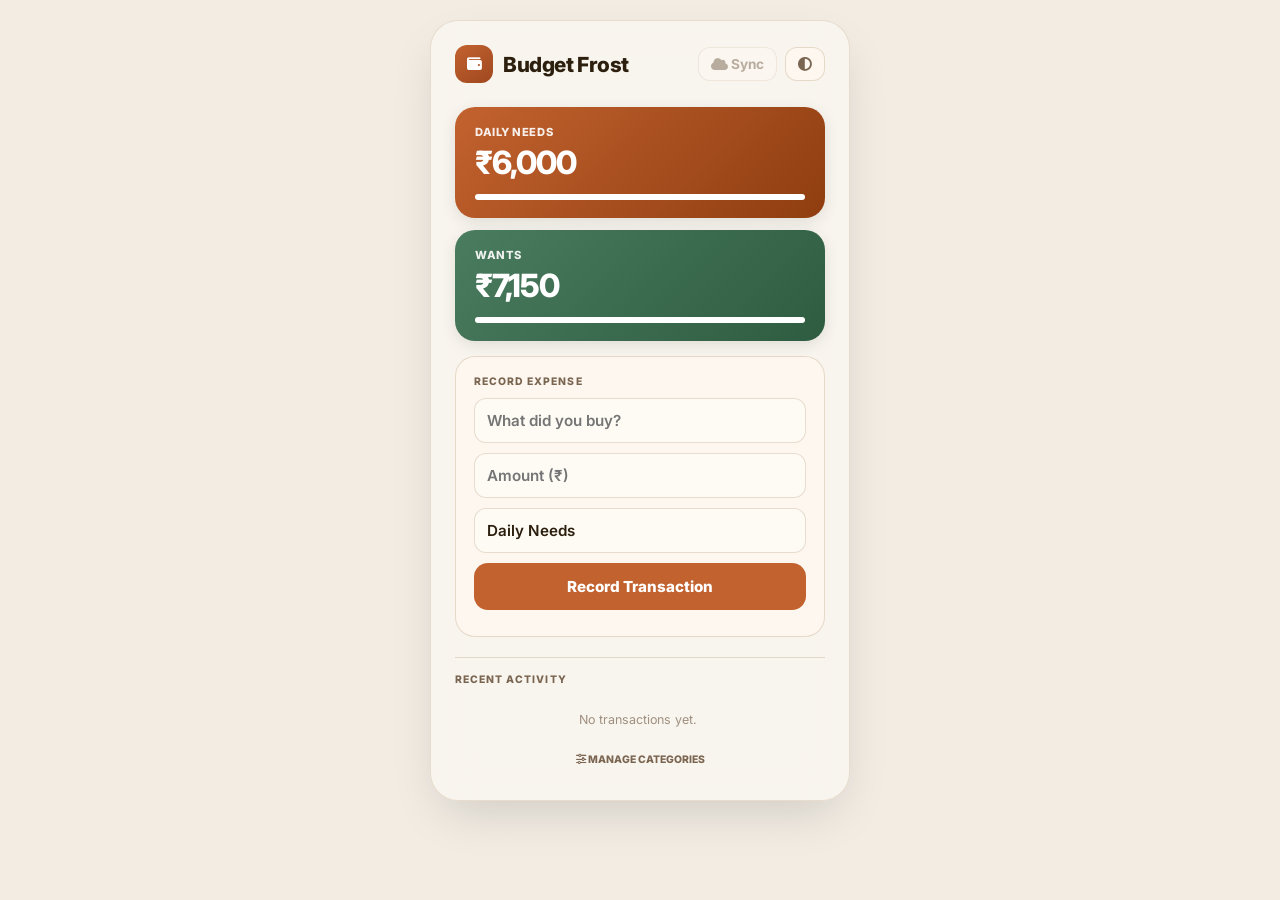
==== index.html @ dbfaa87b "ft : Edit history" ====
<!DOCTYPE html>
<html lang="en">
<head>
    <meta charset="UTF-8">
    <meta name="viewport" content="width=device-width, initial-scale=1.0, maximum-scale=1.0, user-scalable=no">
    <title>Budget Frost</title>
    
    <link rel="stylesheet" href="https://cdnjs.cloudflare.com/ajax/libs/font-awesome/6.0.0/css/all.min.css">
    <link href="https://fonts.googleapis.com/css2?family=Inter:wght@400;600;700;800&family=Nunito:wght@400;600;700;800&display=swap" rel="stylesheet">
    
    <script src="https://accounts.google.com/gsi/client" async defer></script>
    <script src="https://apis.google.com/js/api.js"></script>

    <style>
        :root {
            --cream: #faf6f0;
            --warm-bg: #f2ece3;
            --card-bg: rgba(250,246,240,0.85);
            --card-border: rgba(200,175,145,0.35);
            --text: #2c1f0e;
            --sub: #7a6550;
            --accent: #c2622f;
            --accent2: #4a7c5f;
            --surface: rgba(255,248,240,0.6);
            --stroke: rgba(180,150,110,0.3);
            --danger: #c0392b;
        }
        body.dark {
            --cream: #1a1208;
            --warm-bg: #120e07;
            --card-bg: rgba(30,22,12,0.9);
            --card-border: rgba(180,140,90,0.2);
            --text: #f5edde;
            --sub: #9e8b72;
            --accent: #e07840;
            --accent2: #6aaf88;
            --surface: rgba(40,30,18,0.7);
            --stroke: rgba(160,130,80,0.2);
            --danger: #e05050;
        }

        *, *::before, *::after { box-sizing: border-box; margin: 0; padding: 0; }

        body {
            font-family: 'Inter', 'Nunito', sans-serif;
            min-height: 100vh;
            display: flex; justify-content: center; align-items: flex-start;
            padding: 20px 16px 80px;
            color: var(--text);
            background: var(--warm-bg);
            transition: background 0.4s, color 0.4s;
        }

        .container {
            width: 100%; max-width: 420px;
            background: var(--card-bg);
            backdrop-filter: blur(20px); -webkit-backdrop-filter: blur(20px);
            border: 1px solid var(--card-border);
            border-radius: 28px; padding: 24px;
            box-shadow: 0 20px 50px -12px rgba(0,0,0,0.15);
        }

        .header { display: flex; justify-content: space-between; align-items: center; margin-bottom: 24px; }
        .brand { display: flex; align-items: center; gap: 10px; }
        .brand-icon {
            width: 38px; height: 38px; border-radius: 12px;
            background: linear-gradient(145deg, var(--accent), #a04820);
            display: flex; align-items: center; justify-content: center;
            color: #fff; font-size: 0.9rem;
        }
        h2 { font-size: 1.3rem; font-weight: 800; letter-spacing: -0.02em; }

        .btn-row { display: flex; gap: 8px; }
        .mode-btn {
            background: var(--surface); border: 1px solid var(--stroke);
            padding: 8px 12px; color: var(--sub); border-radius: 12px;
            cursor: pointer; font-weight: 700; transition: all 0.2s; font-family: inherit; font-size: 0.85rem;
        }
        .mode-btn:hover { color: var(--text); border-color: var(--accent); }
        #sync-btn.connected { color: var(--accent2); border-color: var(--accent2); }
        #sync-btn.syncing   { color: var(--sub); border-style: dashed; cursor: default; }
        #sync-btn.error     { color: var(--danger); border-color: var(--danger); }

        .budget-card {
            padding: 18px 20px; border-radius: 20px; margin-bottom: 12px;
            color: #fff; position: relative; overflow: hidden;
            box-shadow: 0 4px 15px rgba(0,0,0,0.1);
        }
        .card-top { display: flex; justify-content: space-between; align-items: center; margin-bottom: 4px; }
        .card-label { font-size: 0.7rem; font-weight: 800; text-transform: uppercase; letter-spacing: 0.05em; opacity: 0.9; }
        .amount { font-size: 2rem; font-weight: 800; margin-bottom: 12px; letter-spacing: -0.03em; }
        .progress-track { background: rgba(255,255,255,0.25); height: 6px; border-radius: 10px; overflow: hidden; }
        .progress-fill { height: 100%; background: #fff; transition: width 0.8s ease-out; }

        .input-group {
            background: var(--surface); border-radius: 20px;
            padding: 18px; margin-top: 15px; border: 1px solid var(--stroke);
        }
        .sect-label { font-size: 0.65rem; font-weight: 800; text-transform: uppercase; letter-spacing: 0.1em; color: var(--sub); margin-bottom: 10px; display: block; }

        input, select {
            width: 100%; padding: 12px; margin-bottom: 10px;
            border: 1.5px solid var(--stroke); border-radius: 12px;
            font-family: inherit; font-size: 0.95rem; font-weight: 600;
            background: rgba(255,255,255,0.4); color: var(--text); outline: none;
            -webkit-appearance: none; appearance: none;
        }
        body.dark input, body.dark select { background: rgba(0,0,0,0.2); }
        input:focus, select:focus { border-color: var(--accent); }

        .main-btn {
            background: var(--accent); color: #fff; border: none; padding: 14px;
            border-radius: 14px; width: 100%; font-weight: 800; font-size: 0.95rem;
            cursor: pointer; transition: transform 0.1s; font-family: inherit; margin-bottom: 8px;
        }
        .main-btn:active { transform: scale(0.98); }

        /* History */
        .history {
            margin-top: 20px; border-top: 1px solid var(--stroke);
            padding-top: 15px; max-height: 260px; overflow-y: auto; padding-right: 4px;
        }
        .history::-webkit-scrollbar { width: 4px; }
        .history::-webkit-scrollbar-thumb { background: var(--stroke); border-radius: 10px; }

        .history-item-wrapper {
            position: relative; overflow: hidden; border-radius: 10px; margin-bottom: 2px;
        }
        .delete-bg {
            position: absolute; right: 0; top: 0; bottom: 0; width: 68px;
            background: linear-gradient(135deg,#e05555,#b02020);
            display: flex; align-items: center; justify-content: center;
            color: #fff; font-size: 1rem; border-radius: 10px;
            pointer-events: none; opacity: 0; transition: opacity 0.2s;
        }
        .history-item {
            display: flex; align-items: center; padding: 10px 6px;
            border-bottom: 1px solid var(--stroke); background: transparent;
            transition: transform 0.2s ease, background 0.15s;
            position: relative; touch-action: pan-y; border-radius: 10px;
        }
        .history-item:hover { background: rgba(192,57,43,0.04); }
        .icon-circle { width: 34px; height: 34px; border-radius: 10px; display: flex; align-items: center; justify-content: center; margin-right: 12px; flex-shrink: 0; font-size: 0.85rem; }
        .item-info { flex: 1; min-width: 0; }
        .item-name { font-weight: 700; font-size: 0.85rem; overflow: hidden; text-overflow: ellipsis; white-space: nowrap; margin-bottom: 2px; }
        .item-meta { font-size: 0.65rem; color: var(--sub); font-weight: 700; display: flex; justify-content: space-between; padding-right: 8px; }
        .item-amt { font-weight: 800; color: var(--danger); font-size: 0.9rem; margin-right: 4px; }
        .delete-btn {
            background: none; border: none; color: var(--danger);
            cursor: pointer; padding: 6px 8px; border-radius: 8px;
            font-size: 0.8rem; opacity: 0; flex-shrink: 0;
            transition: opacity 0.15s, background 0.15s;
        }
        .history-item-wrapper:hover .delete-btn { opacity: 1; }
        .delete-btn:hover { background: rgba(192,57,43,0.1); }
        @media (hover: none) { .delete-btn { opacity: 0.4; } }

        .history-item-wrapper.removing {
            animation: slideOut 0.28s ease forwards; overflow: hidden;
        }
        @keyframes slideOut {
            from { opacity: 1; transform: translateX(0); max-height: 70px; margin-bottom: 2px; }
            to   { opacity: 0; transform: translateX(50px); max-height: 0; margin-bottom: 0; }
        }

        /* Settings */
        #settings-area { display: none; padding-top: 15px; border-top: 1px dashed var(--stroke); margin-top: 10px; }
        .cat-edit-row { display: flex; gap: 8px; margin-bottom: 8px; align-items: center; }
        .cat-edit-row input { margin-bottom: 0; flex: 1; }
        .settings-toggle { background: none; border: none; color: var(--sub); font-size: 0.65rem; font-weight: 800; cursor: pointer; width: 100%; padding: 10px; text-transform: uppercase; font-family: inherit; }
        .del-cat-btn { background: rgba(192,57,43,0.1); color: var(--danger); border: 1px solid rgba(192,57,43,0.2); padding: 10px 13px; border-radius: 10px; cursor: pointer; font-weight: 800; flex-shrink: 0; transition: background 0.2s; }
        .del-cat-btn:hover { background: rgba(192,57,43,0.22); }
        .reset-btn { background: rgba(0,0,0,0.05) !important; color: var(--sub) !important; box-shadow: none !important; border: 1px solid var(--stroke) !important; }
        body.dark .reset-btn { background: rgba(255,255,255,0.05) !important; }

        /* Delete confirmation modal */
        .modal-overlay {
            display: none; position: fixed; inset: 0;
            background: rgba(20,10,0,0.5); backdrop-filter: blur(8px);
            z-index: 1000; align-items: center; justify-content: center;
        }
        .modal-overlay.active { display: flex; }
        .modal-box {
            background: var(--cream); border: 1px solid var(--card-border);
            border-radius: 24px; padding: 28px 24px;
            max-width: 320px; width: 92%;
            box-shadow: 0 30px 70px rgba(0,0,0,0.2);
            text-align: center;
            animation: popIn 0.22s cubic-bezier(0.34,1.56,0.64,1);
        }
        @keyframes popIn { from { transform: scale(0.82); opacity: 0; } to { transform: scale(1); opacity: 1; } }
        .modal-icon { width: 52px; height: 52px; border-radius: 16px; background: rgba(192,57,43,0.1); color: var(--danger); font-size: 1.3rem; display: flex; align-items: center; justify-content: center; margin: 0 auto 14px; border: 1px solid rgba(192,57,43,0.2); }
        .modal-title { font-size: 1.05rem; font-weight: 800; color: var(--text); margin-bottom: 6px; }
        .modal-desc { font-size: 0.78rem; color: var(--sub); margin-bottom: 14px; line-height: 1.6; }
        .modal-preview { background: rgba(192,57,43,0.06); border: 1px solid rgba(192,57,43,0.15); border-radius: 10px; padding: 10px 14px; margin-bottom: 20px; font-size: 0.82rem; font-weight: 700; color: var(--text); }
        .modal-actions { display: flex; gap: 10px; }
        .modal-cancel { flex: 1; padding: 12px; border-radius: 12px; border: 1.5px solid var(--stroke); background: transparent; color: var(--sub); font-weight: 700; font-size: 0.88rem; cursor: pointer; font-family: inherit; transition: all 0.2s; }
        .modal-cancel:hover { border-color: var(--accent); color: var(--text); }
        .modal-confirm { flex: 1; padding: 12px; border-radius: 12px; border: none; background: linear-gradient(135deg,#e05555,#b02020); color: #fff; font-weight: 800; font-size: 0.88rem; cursor: pointer; font-family: inherit; box-shadow: 0 4px 14px rgba(192,57,43,0.3); transition: transform 0.15s; }
        .modal-confirm:active { transform: scale(0.97); }

        .empty-state { font-size: 0.78rem; color: var(--sub); opacity: 0.7; text-align: center; padding: 16px 0; }
        #sync-btn.disconnecting { color: var(--danger); border-color: var(--danger); border-style: dashed; }
        .divider { height: 1px; background: var(--stroke); margin: 14px 0; }

        /* Transaction edit modal */
        .txn-modal-overlay {
            display: none; position: fixed; inset: 0;
            background: rgba(20,10,0,0.55); backdrop-filter: blur(8px);
            z-index: 1001; align-items: flex-end; justify-content: center;
        }
        .txn-modal-overlay.active { display: flex; }
        .txn-modal-box {
            background: var(--cream); border: 1px solid var(--card-border);
            border-radius: 24px 24px 0 0; padding: 24px 24px 36px;
            width: 100%; max-width: 480px;
            box-shadow: 0 -10px 60px rgba(0,0,0,0.25);
            animation: slideUp 0.28s cubic-bezier(0.16,1,0.3,1);
        }
        @keyframes slideUp { from { transform: translateY(100%); } to { transform: translateY(0); } }
        .txn-modal-header { display: flex; justify-content: space-between; align-items: center; margin-bottom: 18px; }
        .txn-modal-title { font-size: 1rem; font-weight: 800; color: var(--text); }
        .txn-close-btn { background: var(--surface); border: 1px solid var(--stroke); color: var(--sub); width: 32px; height: 32px; border-radius: 10px; cursor: pointer; font-size: 0.9rem; display: flex; align-items: center; justify-content: center; }
        .txn-field-label { font-size: 0.62rem; font-weight: 800; text-transform: uppercase; letter-spacing: 0.1em; color: var(--sub); margin-bottom: 5px; display: block; }
        .txn-field { margin-bottom: 12px; }
        .txn-modal-actions { display: flex; gap: 10px; margin-top: 6px; }
        .txn-save-btn { flex: 1; padding: 13px; border-radius: 14px; border: none; background: var(--accent); color: #fff; font-weight: 800; font-size: 0.92rem; cursor: pointer; font-family: inherit; transition: transform 0.1s; }
        .txn-save-btn:active { transform: scale(0.97); }
        .txn-delete-btn { padding: 13px 18px; border-radius: 14px; border: none; background: rgba(192,57,43,0.1); color: var(--danger); font-weight: 800; font-size: 0.92rem; cursor: pointer; font-family: inherit; border: 1px solid rgba(192,57,43,0.2); transition: background 0.2s; }
        .txn-delete-btn:hover { background: rgba(192,57,43,0.2); }
        .history-item { cursor: pointer; }
    </style>
</head>
<body>

<!-- Transaction Edit Modal -->
<div class="txn-modal-overlay" id="txnModal">
    <div class="txn-modal-box">
        <div class="txn-modal-header">
            <span class="txn-modal-title"><i class="fa-solid fa-pen-to-square"></i> Edit Transaction</span>
            <button class="txn-close-btn" onclick="closeTxnModal()"><i class="fa-solid fa-xmark"></i></button>
        </div>
        <div class="txn-field">
            <span class="txn-field-label">Description</span>
            <input type="text" id="txn-desc" placeholder="What did you buy?">
        </div>
        <div class="txn-field">
            <span class="txn-field-label">Amount (₹)</span>
            <input type="number" id="txn-amt" placeholder="Amount" inputmode="decimal">
        </div>
        <div class="txn-field">
            <span class="txn-field-label">Category</span>
            <select id="txn-cat"></select>
        </div>
        <div class="txn-field">
            <span class="txn-field-label">Date & Time</span>
            <input type="text" id="txn-date" placeholder="e.g. Apr 5, 2:30 PM">
        </div>
        <div class="txn-modal-actions">
            <button class="txn-delete-btn" onclick="txnDeleteFromEdit()"><i class="fa-solid fa-trash-can"></i></button>
            <button class="txn-save-btn" onclick="saveTxnEdit()">Save Changes</button>
        </div>
    </div>
</div>

<!-- Delete Confirmation Modal -->
<div class="modal-overlay" id="deleteModal">
    <div class="modal-box">
        <div class="modal-icon"><i class="fa-solid fa-trash-can"></i></div>
        <div class="modal-title">Delete Transaction?</div>
        <div class="modal-desc">The amount will be restored to the category balance.</div>
        <div class="modal-preview" id="modalPreview">—</div>
        <div class="modal-actions">
            <button class="modal-cancel" onclick="closeDeleteModal()">Cancel</button>
            <button class="modal-confirm" onclick="confirmDelete()"><i class="fa-solid fa-trash-can"></i> Delete</button>
        </div>
    </div>
</div>

<div class="container">
    <div class="header">
        <div class="brand">
            <div class="brand-icon"><i class="fa-solid fa-wallet"></i></div>
            <h2>Budget Frost</h2>
        </div>
        <div class="btn-row">
            <button id="sync-btn" class="mode-btn" onclick="handleAuthClick()" style="opacity:0.5;"><i class="fa-solid fa-cloud"></i> Sync</button>
            <button id="logout-btn" class="mode-btn" onclick="disconnectDrive()" style="display:none; color:var(--danger); border-color:var(--danger);" title="Disconnect Google Drive"><i class="fa-solid fa-right-from-bracket"></i></button>
            <button class="mode-btn" onclick="toggleDark()"><i class="fa-solid fa-circle-half-stroke"></i></button>
        </div>
    </div>

    <div id="cards-container"></div>

    <div class="input-group">
        <span class="sect-label">Record Expense</span>
        <input type="text" id="desc" placeholder="What did you buy?">
        <input type="number" id="amt" placeholder="Amount (₹)" inputmode="decimal">
        <select id="catSelect"></select>
        <button class="main-btn" onclick="addEntry()">Record Transaction</button>
    </div>

    <div class="history" id="historyList"></div>

    <button class="settings-toggle" onclick="toggleSettings()"><i class="fa-solid fa-sliders"></i> Manage Categories</button>
    <div id="settings-area">
        <span class="sect-label">Edit Limits</span>
        <div id="editList"></div>
        <button class="main-btn" style="background:var(--text);" onclick="saveLimits()">Update Limits</button>
        <div class="divider"></div>
        <span class="sect-label">Add New Category</span>
        <input type="text" id="newCatName" placeholder="Name">
        <input type="number" id="newCatLimit" placeholder="Limit (₹)">
        <button class="main-btn" style="background:var(--accent2);" onclick="addNewCategory()">Create Category</button>
        <div class="divider"></div>
        <button class="main-btn reset-btn" onclick="manualReset()"><i class="fa-solid fa-rotate-left"></i> Force Manual Reset</button>
    </div>
</div>

<script>
    const API_KEY  = 'AIzaSyCbvpwnax8WUt7QYwmSRi_pT86MX6zJgTQ';
    const CLIENT_ID = '321734619089-ei40f8ffhmtqduqv6d9msllhul0r1bvc.apps.googleusercontent.com';
    const DISCOVERY_DOC = 'https://www.googleapis.com/discovery/v1/apis/drive/v3/rest';
    const SCOPES = 'https://www.googleapis.com/auth/drive.appdata';

    const palettes = [
        { grad: ['#c2622f','#8f3d10'], base: '#c2622f', icon: 'fa-cart-shopping' },
        { grad: ['#4a7c5f','#2e5c40'], base: '#4a7c5f', icon: 'fa-star' },
        { grad: ['#8b6914','#6a4e0a'], base: '#c49a25', icon: 'fa-bolt' },
        { grad: ['#7a4a8f','#5a2a70'], base: '#9a6ab0', icon: 'fa-heart' },
        { grad: ['#2a7a8a','#1a5a6a'], base: '#3a9aaa', icon: 'fa-plane' },
    ];

    let categories = JSON.parse(localStorage.getItem('myCats')) || [
        { id: 'needs', name: 'Daily Needs', limit: 6000, balance: 6000, pIndex: 0 },
        { id: 'wants', name: 'Wants', limit: 7150, balance: 7150, pIndex: 1 }
    ];
    let history = JSON.parse(localStorage.getItem('history')) || [];
    let storedMonth = localStorage.getItem('currentMonth');
    let pendingDeleteIndex = null;

    // ── GOOGLE DRIVE SYNC ──
    let gapiInited        = false;
    let gsiInited         = false;
    let driveFileId       = localStorage.getItem('driveFileId') || null;
    let lastSignedInEmail = localStorage.getItem('lastSignedInEmail') || '';
    let storedToken       = localStorage.getItem('driveToken') || null;
    let tokenExpiry       = parseInt(localStorage.getItem('driveTokenExpiry') || '0');
    let autoSyncTimer     = null;
    let isSyncing         = false;

    // Always use this to get the current token — works from localStorage or gapi
    function getToken() {
        const gapiTok = gapi.client.getToken();
        return gapiTok ? gapiTok.access_token : storedToken;
    }

    function saveToken(resp) {
        storedToken = resp.access_token;
        tokenExpiry = Date.now() + ((resp.expires_in || 3600) - 300) * 1000;
        localStorage.setItem('driveToken',       storedToken);
        localStorage.setItem('driveTokenExpiry', String(tokenExpiry));
        // Also register it with gapi so gapi.client calls work
        gapi.client.setToken({ access_token: storedToken });
    }

    function isTokenValid() {
        return !!storedToken && Date.now() < tokenExpiry;
    }

    function setSyncStatus(status, email) {
        // status: 'disconnected' | 'connected' | 'syncing' | 'error'
        const btn = document.getElementById('sync-btn');
        btn.classList.remove('connected','syncing','error');
        if (status === 'disconnected') {
            btn.innerHTML = '<i class="fa-solid fa-cloud"></i> Sync';
            btn.style.opacity = gapiInited && gsiInited ? '1' : '0.5';
            const logoutBtn = document.getElementById('logout-btn');
            if (logoutBtn) logoutBtn.style.display = 'none';
        } else if (status === 'connected') {
            btn.classList.add('connected');
            btn.innerHTML = '<i class="fa-solid fa-cloud-check"></i> Synced';
            btn.style.opacity = '1';
            const logoutBtn = document.getElementById('logout-btn');
            if (logoutBtn) {
                logoutBtn.style.display = '';
                if (email) logoutBtn.title = 'Signed in as ' + email + ' — click to disconnect';
            }
        } else if (status === 'syncing') {
            btn.classList.add('syncing');
            btn.innerHTML = '<i class="fa-solid fa-spinner fa-spin"></i> Syncing…';
            btn.style.opacity = '1';
        } else if (status === 'error') {
            btn.classList.add('error');
            btn.innerHTML = '<i class="fa-solid fa-cloud-exclamation"></i> Sync Error';
            btn.style.opacity = '1';
        }
    }

    function disconnectDrive() {
        if (!confirm("Sign out and clear all local data?\n\nYour data stays safe in Google Drive. Signing in again will restore it.")) return;

        // Revoke token with Google
        const token = gapi.client.getToken();
        if (token) {
            google.accounts.oauth2.revoke(token.access_token, () => {});
            gapi.client.setToken(null);
        }

        // Clear all local state
        driveFileId       = null;
        lastSignedInEmail = '';
        clearTimeout(autoSyncTimer);
        localStorage.removeItem('driveFileId');
        localStorage.removeItem('lastSignedInEmail');
        localStorage.removeItem('driveToken');
        localStorage.removeItem('driveTokenExpiry');
        storedToken = null;
        tokenExpiry = 0;

        // Reset data to defaults
        categories = [
            { id: 'needs', name: 'Daily Needs', limit: 6000, balance: 6000, pIndex: 0 },
            { id: 'wants', name: 'Wants',       limit: 7150, balance: 7150, pIndex: 1 }
        ];
        history    = [];
        storedMonth = new Date().toISOString().slice(0, 7);
        localStorage.setItem('myCats',       JSON.stringify(categories));
        localStorage.setItem('history',      JSON.stringify(history));
        localStorage.setItem('currentMonth', storedMonth);

        setSyncStatus('disconnected');
        updateUI();
    }

    function gapiLoaded() {
        gapi.load('client', async () => {
            await gapi.client.init({ apiKey: API_KEY, discoveryDocs: [DISCOVERY_DOC] });
            gapiInited = true;
            checkReady();
        });
    }

    function gsiLoaded() {
        gsiInited = true;
        checkReady();
    }

    function checkReady() {
        if (gapiInited && gsiInited) {
            setSyncStatus('disconnected');
            if (isTokenValid() && lastSignedInEmail) {
                // Restore stored token into gapi — then pull latest cloud data
                gapi.client.setToken({ access_token: storedToken });
                autoUpload('download');
            } else if (lastSignedInEmail) {
                // Token expired — silently get a new one
                attemptSilentRefresh();
            }
            // else: never connected before, just show Sync button
        }
    }

    // Uses the cached email hint to silently get a fresh token without any popup.
    // Falls back gracefully — local data is never touched on failure.
    function attemptSilentRefresh() {
        if (!gapiInited || !gsiInited || !lastSignedInEmail) return;
        const tc = google.accounts.oauth2.initTokenClient({
            client_id: CLIENT_ID,
            scope: SCOPES,
            hint: lastSignedInEmail,
            prompt: '',
            callback: async (resp) => {
                if (resp.error || !resp.access_token) {
                    // Couldn't silently refresh — user needs to click Sync once
                    setSyncStatus('disconnected');
                    return;
                }
                saveToken(resp);
                gapi.client.setToken(resp);
                await autoUpload('download');
            }
        });
        try { tc.requestAccessToken({ prompt: '' }); } catch(e) { setSyncStatus('disconnected'); }
    }

    // Sync button:
    //   - If not connected / error → open Google login
    //   - If connected → fetch latest from cloud
    function handleAuthClick() {
        if (!gapiInited || !gsiInited) {
            alert("Still loading Google libraries, please try again.");
            return;
        }
        const btn = document.getElementById('sync-btn');
        const isError = btn.classList.contains('error');
        if (getToken() && !isError) {
            // Already connected — re-fetch from cloud
            autoUpload('download');
            return;
        }
        // Clear error state before retrying
        storedToken = null; tokenExpiry = 0;
        localStorage.removeItem('driveToken');
        localStorage.removeItem('driveTokenExpiry');
        const tc = google.accounts.oauth2.initTokenClient({
            client_id: CLIENT_ID, scope: SCOPES,
            callback: async (resp) => {
                if (resp.error) { console.error("Auth Error:", resp); setSyncStatus('error'); return; }
                saveToken(resp);
                await autoUpload('connect');
            }
        });
        tc.requestAccessToken({ prompt: 'consent' });
    }

    // Debounced auto-sync after every data change
    function scheduleAutoSync(delay = 2000) {
        if (!getToken()) return;
        clearTimeout(autoSyncTimer);
        autoSyncTimer = setTimeout(() => autoUpload('upload'), delay);
    }

    // mode: 'upload'   → push local data to Drive (after any change)
    //       'download' → pull Drive data to local (on refresh / manual sync)
    //       'connect'  → first login: download if file exists, else upload local
    async function autoUpload(mode) {
        if (isSyncing) return;
        if (!navigator.onLine) { setSyncStatus('error'); return; }
        const token = getToken();
        if (!token) { setSyncStatus('disconnected'); return; }
        isSyncing = true;
        setSyncStatus('syncing');
        try {
            if (mode === 'upload') {
                if (driveFileId) await driveUpdate(driveFileId, { categories, history, month: storedMonth });

            } else if (mode === 'download') {
                if (!driveFileId) driveFileId = await findDriveFile();
                if (driveFileId) {
                    await driveDownload(driveFileId);
                    updateUI();
                }

            } else if (mode === 'connect') {
                driveFileId = await findDriveFile();
                if (driveFileId) {
                    await driveDownload(driveFileId);
                    updateUI();
                } else {
                    const created = await driveCreate({ categories, history, month: storedMonth });
                    driveFileId = created.id;
                    localStorage.setItem('driveFileId', driveFileId);
                }
            }

            // Cache email for display and future silent-auth hint
            try {
                const r = await fetch('https://www.googleapis.com/oauth2/v3/userinfo',
                    { headers: { Authorization: 'Bearer ' + token } });
                const p = await r.json();
                if (p.email) { lastSignedInEmail = p.email; localStorage.setItem('lastSignedInEmail', p.email); }
                setSyncStatus('connected', p.email || '');
            } catch(e) { setSyncStatus('connected'); }

        } catch (err) {
            console.error("Sync error:", err);
            setSyncStatus('error');
        } finally {
            isSyncing = false;
        }
    }

    // All Drive API calls use plain fetch with Bearer token — no gapi.client dependency
    async function findDriveFile() {
        const token = getToken();
        const res = await fetch(
            'https://www.googleapis.com/drive/v3/files?spaces=appDataFolder&fields=files(id)&pageSize=1',
            { headers: { Authorization: 'Bearer ' + token } }
        );
        if (!res.ok) throw await res.json();
        const data = await res.json();
        const id = data.files && data.files.length > 0 ? data.files[0].id : null;
        if (id) localStorage.setItem('driveFileId', id);
        return id;
    }

    async function driveCreate(data) {
        const token = getToken();
        const form  = new FormData();
        form.append('metadata', new Blob([JSON.stringify({ name: 'budget_frost_data.json', parents: ['appDataFolder'] })], { type: 'application/json' }));
        form.append('file',     new Blob([JSON.stringify(data)], { type: 'application/json' }));
        const res = await fetch('https://www.googleapis.com/upload/drive/v3/files?uploadType=multipart&fields=id',
            { method: 'POST', headers: { Authorization: 'Bearer ' + token }, body: form });
        if (!res.ok) throw await res.json();
        return res.json();
    }

    async function driveUpdate(fileId, data) {
        const token = getToken();
        const res = await fetch(`https://www.googleapis.com/upload/drive/v3/files/${fileId}?uploadType=media`,
            { method: 'PATCH', headers: { Authorization: 'Bearer ' + token, 'Content-Type': 'application/json' }, body: JSON.stringify(data) });
        if (!res.ok) throw await res.json();
        return res.json();
    }

    async function driveDownload(fileId) {
        const token = getToken();
        const res = await fetch(`https://www.googleapis.com/drive/v3/files/${fileId}?alt=media`,
            { headers: { Authorization: 'Bearer ' + token } });
        if (!res.ok) throw await res.json();
        const cloudData = await res.json();
        if (cloudData && cloudData.categories) {
            categories  = cloudData.categories;
            history     = cloudData.history || [];
            storedMonth = cloudData.month;
            localStorage.setItem('myCats',       JSON.stringify(categories));
            localStorage.setItem('history',      JSON.stringify(history));
            localStorage.setItem('currentMonth', storedMonth);
        }
    }

    // Re-auth when token expires (tokens last ~1 hour)
    setInterval(() => {
        if (lastSignedInEmail) attemptSilentRefresh();
    }, 50 * 60 * 1000);

    // Sync when coming back online
    window.addEventListener('online', () => {
        if (getToken()) scheduleAutoSync(1000);
    });

    // ── APP LOGIC ──
    function checkMonthReset() {
        const now = new Date().toISOString().slice(0, 7);
        if (!storedMonth) { storedMonth = now; localStorage.setItem('currentMonth', now); }
        else if (storedMonth !== now) {
            categories.forEach(c => c.balance = c.limit);
            storedMonth = now;
            localStorage.setItem('currentMonth', now);
            localStorage.setItem('myCats', JSON.stringify(categories));
        }
    }

    function updateUI() {
        localStorage.setItem('myCats',  JSON.stringify(categories));
        localStorage.setItem('history', JSON.stringify(history));

        const cardsEl = document.getElementById('cards-container');
        const selEl   = document.getElementById('catSelect');
        const editEl  = document.getElementById('editList');
        const histEl  = document.getElementById('historyList');
        cardsEl.innerHTML = selEl.innerHTML = editEl.innerHTML = '';

        categories.forEach(cat => {
            const p   = palettes[cat.pIndex % palettes.length];
            const pct = Math.max(0, Math.min(100, (cat.balance / cat.limit) * 100));
            cardsEl.innerHTML += `
                <div class="budget-card" style="background:linear-gradient(135deg,${p.grad[0]},${p.grad[1]})">
                    <div class="card-top"><span class="card-label">${cat.name}</span></div>
                    <div class="amount">₹${Math.max(0,cat.balance).toLocaleString('en-IN')}</div>
                    <div class="progress-track"><div class="progress-fill" style="width:${pct}%"></div></div>
                </div>`;
            selEl.innerHTML += `<option value="${cat.id}">${cat.name}</option>`;
            editEl.innerHTML += `
                <div class="cat-edit-row">
                    <input type="text" value="${cat.name}" disabled style="flex:1.5;opacity:0.6;border:none;background:transparent;">
                    <input type="number" id="limit_${cat.id}" value="${cat.limit}" style="flex:1;">
                    <button class="del-cat-btn" onclick="deleteCategory('${cat.id}')"><i class="fa-solid fa-xmark"></i></button>
                </div>`;
        });

        histEl.innerHTML = '<span class="sect-label">Recent Activity</span>';
        if (!history.length) {
            histEl.innerHTML += '<div class="empty-state">No transactions yet.</div>';
            return;
        }

        history.map((item, i) => ({ item, realIndex: i })).reverse().forEach(({ item, realIndex }) => {
            const cat     = categories.find(c => c.id === item.catId);
            const p       = cat ? palettes[cat.pIndex % palettes.length] : palettes[0];
            const catName = cat ? cat.name : 'Deleted';

            const wrapper = document.createElement('div');
            wrapper.className     = 'history-item-wrapper';
            wrapper.dataset.index = realIndex;
            wrapper.innerHTML = `
                <div class="delete-bg"><i class="fa-solid fa-trash-can"></i></div>
                <div class="history-item">
                    <div class="icon-circle" style="background:${p.base}22;color:${p.base}" onclick="openTxnModal(${realIndex})"><i class="fa-solid ${p.icon}"></i></div>
                    <div class="item-info" onclick="openTxnModal(${realIndex})">
                        <div class="item-name">${item.desc}</div>
                        <div class="item-meta"><span>${catName}</span><span>${item.date || ''}</span></div>
                    </div>
                    <div class="item-amt" onclick="openTxnModal(${realIndex})">-₹${item.val}</div>
                    <button class="delete-btn" title="Delete" onclick="requestDelete(${realIndex})">
                        <i class="fa-solid fa-trash-can"></i>
                    </button>
                </div>`;

            // Swipe to delete
            let startX = null;
            const hi = wrapper.querySelector('.history-item');
            const bg = wrapper.querySelector('.delete-bg');
            wrapper.addEventListener('touchstart', e => { startX = e.touches[0].clientX; }, { passive: true });
            wrapper.addEventListener('touchmove',  e => {
                if (startX === null) return;
                const dx = e.touches[0].clientX - startX;
                if (dx < 0) { const s = Math.max(-68, dx); hi.style.transform = `translateX(${s}px)`; bg.style.opacity = Math.min(1, Math.abs(s) / 50); }
            }, { passive: true });
            wrapper.addEventListener('touchend', e => {
                if (startX === null) return;
                const dx = e.changedTouches[0].clientX - startX;
                hi.style.transform = ''; bg.style.opacity = 0;
                if (dx < -46) requestDelete(realIndex);
                startX = null;
            }, { passive: true });

            histEl.appendChild(wrapper);
        });
    }

    // ── TRANSACTION EDIT MODAL ──
    let editingTxnIndex = null;

    function openTxnModal(idx) {
        const item = history[idx];
        if (!item) return;
        editingTxnIndex = idx;

        // Populate category dropdown
        const catSel = document.getElementById('txn-cat');
        catSel.innerHTML = '';
        categories.forEach(c => {
            const opt = document.createElement('option');
            opt.value = c.id; opt.textContent = c.name;
            if (c.id === item.catId) opt.selected = true;
            catSel.appendChild(opt);
        });

        document.getElementById('txn-desc').value = item.desc || '';
        document.getElementById('txn-amt').value  = item.val  || '';
        document.getElementById('txn-date').value = item.date || '';
        document.getElementById('txnModal').classList.add('active');
    }

    function closeTxnModal() {
        document.getElementById('txnModal').classList.remove('active');
        editingTxnIndex = null;
    }

    function saveTxnEdit() {
        if (editingTxnIndex === null) return;
        const oldItem = history[editingTxnIndex];
        const newDesc = document.getElementById('txn-desc').value.trim() || oldItem.desc;
        const newAmt  = parseFloat(document.getElementById('txn-amt').value);
        const newCat  = document.getElementById('txn-cat').value;
        const newDate = document.getElementById('txn-date').value.trim() || oldItem.date;
        if (isNaN(newAmt) || newAmt <= 0) { alert('Please enter a valid amount.'); return; }

        // Reverse old amount from old category
        const oldCatIdx = categories.findIndex(c => c.id === oldItem.catId);
        if (oldCatIdx > -1) categories[oldCatIdx].balance += oldItem.val;

        // Apply new amount to new category
        const newCatIdx = categories.findIndex(c => c.id === newCat);
        if (newCatIdx > -1) categories[newCatIdx].balance -= newAmt;

        history[editingTxnIndex] = { desc: newDesc, val: newAmt, catId: newCat, date: newDate };
        closeTxnModal();
        updateUI();
        scheduleAutoSync();
    }

    function txnDeleteFromEdit() {
        if (editingTxnIndex === null) return;
        const idx = editingTxnIndex;
        closeTxnModal();
        requestDelete(idx);
    }

    document.getElementById('txnModal').addEventListener('click', function(e) {
        if (e.target === this) closeTxnModal();
    });

    // ── DELETE TRANSACTION ──
    function requestDelete(idx) {
        const item = history[idx]; if (!item) return;
        pendingDeleteIndex = idx;
        const cat = categories.find(c => c.id === item.catId);
        document.getElementById('modalPreview').textContent =
            `"${item.desc}"  ·  ₹${item.val}  ·  ${cat ? cat.name : 'Deleted'}`;
        document.getElementById('deleteModal').classList.add('active');
    }
    function closeDeleteModal() {
        document.getElementById('deleteModal').classList.remove('active');
        pendingDeleteIndex = null;
    }
    function confirmDelete() {
        if (pendingDeleteIndex === null) return;
        const item = history[pendingDeleteIndex];
        const ci = categories.findIndex(c => c.id === item.catId);
        if (ci > -1) categories[ci].balance += item.val;
        const wrapper = document.querySelector(`.history-item-wrapper[data-index="${pendingDeleteIndex}"]`);
        closeDeleteModal();
        if (wrapper) {
            wrapper.classList.add('removing');
            wrapper.addEventListener('animationend', () => {
                history.splice(pendingDeleteIndex, 1);
                pendingDeleteIndex = null;
                updateUI();
                scheduleAutoSync();
            }, { once: true });
        } else {
            history.splice(pendingDeleteIndex, 1);
            pendingDeleteIndex = null;
            updateUI();
            scheduleAutoSync();
        }
    }
    document.getElementById('deleteModal').addEventListener('click', function(e) {
        if (e.target === this) closeDeleteModal();
    });

    // ── OTHER ACTIONS ──
    function addEntry() {
        const desc  = document.getElementById('desc').value || 'Expense';
        const val   = parseFloat(document.getElementById('amt').value);
        const catId = document.getElementById('catSelect').value;
        if (!val || val <= 0) return;
        const idx = categories.findIndex(c => c.id === catId);
        if (idx > -1) categories[idx].balance -= val;
        const now = new Date();
        history.push({ desc, val, catId, date: `${now.toLocaleDateString([],{month:'short',day:'numeric'})}, ${now.toLocaleTimeString([],{hour:'2-digit',minute:'2-digit'})}` });
        if (history.length > 50) history.shift();
        document.getElementById('desc').value = '';
        document.getElementById('amt').value  = '';
        updateUI();
        scheduleAutoSync();
    }

    function addNewCategory() {
        const name  = document.getElementById('newCatName').value;
        const limit = parseFloat(document.getElementById('newCatLimit').value);
        if (!name || !limit) return;
        categories.push({ id: 'cat_'+Date.now(), name, limit, balance: limit, pIndex: categories.length });
        document.getElementById('newCatName').value  = '';
        document.getElementById('newCatLimit').value = '';
        updateUI();
        scheduleAutoSync();
    }

    function saveLimits() {
        categories.forEach(cat => {
            const inp = document.getElementById('limit_'+cat.id);
            if (inp) { const v = parseFloat(inp.value); if (!isNaN(v) && v > 0) { cat.balance += (v - cat.limit); cat.limit = v; } }
        });
        updateUI();
        scheduleAutoSync();
        alert("Limits updated!");
    }

    function deleteCategory(id) {
        if (confirm("Delete this category? Its transactions will remain in history.")) {
            categories = categories.filter(c => c.id !== id);
            updateUI();
            scheduleAutoSync();
        }
    }

    function manualReset() {
        if (confirm("Force reset? This restores all balances to their limits and clears all transaction history.")) {
            categories.forEach(c => c.balance = c.limit);
            history = [];
            updateUI();
            scheduleAutoSync();
        }
    }

    function toggleSettings() {
        const a = document.getElementById('settings-area');
        a.style.display = a.style.display === 'block' ? 'none' : 'block';
    }

    function toggleDark() {
        document.body.classList.toggle('dark');
        localStorage.setItem('darkMode', document.body.classList.contains('dark'));
    }

    window.onload = () => {
        if (localStorage.getItem('darkMode') === 'true') document.body.classList.add('dark');
        checkMonthReset();
        updateUI();
        gapiLoaded();
        gsiLoaded();
    };
</script>

</body>
</html>
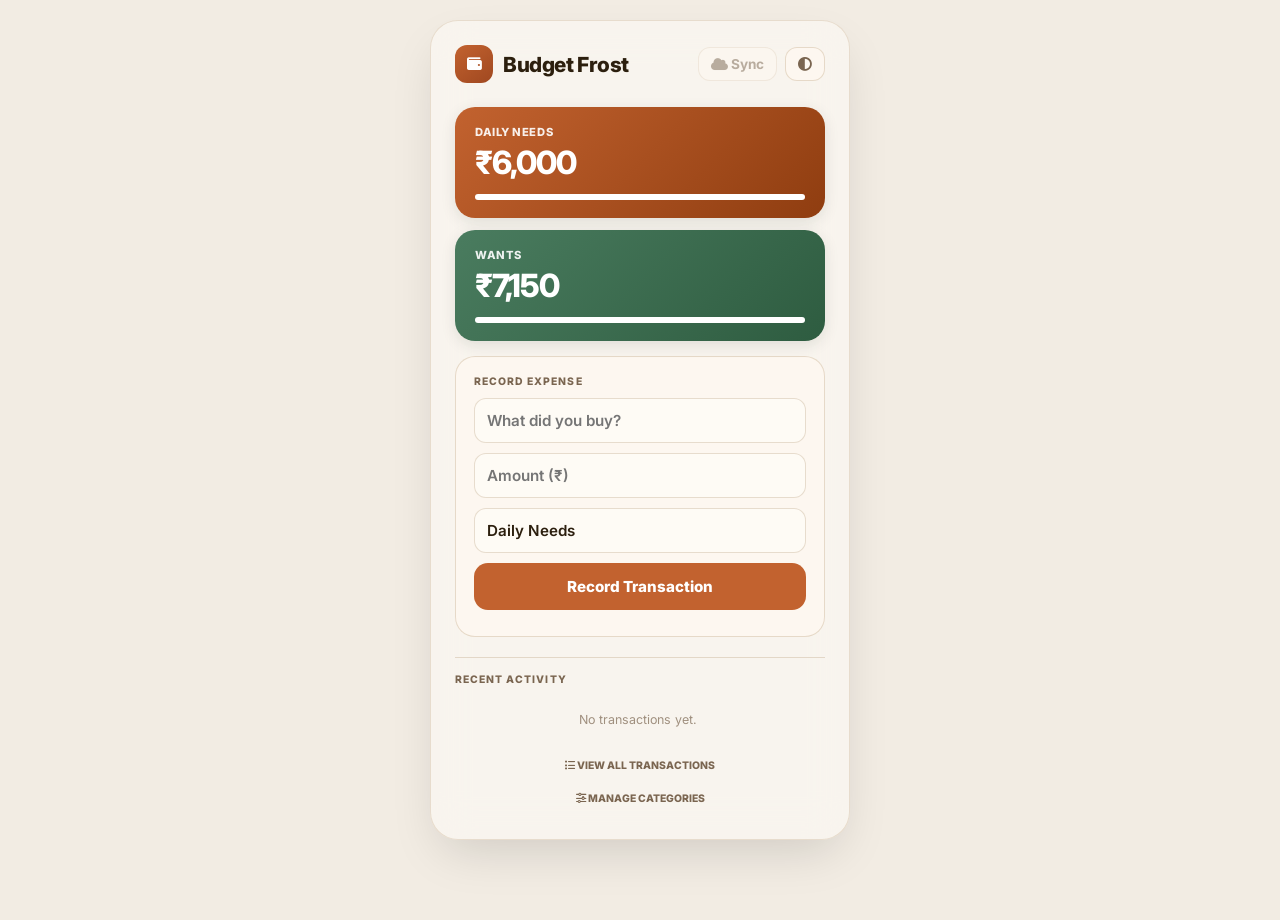
==== commit 17053ec8: "Expense History added" ====
--- a/index.html
+++ b/index.html
@@ -229,6 +229,74 @@
         .txn-delete-btn { padding: 13px 18px; border-radius: 14px; border: none; background: rgba(192,57,43,0.1); color: var(--danger); font-weight: 800; font-size: 0.92rem; cursor: pointer; font-family: inherit; border: 1px solid rgba(192,57,43,0.2); transition: background 0.2s; }
         .txn-delete-btn:hover { background: rgba(192,57,43,0.2); }
         .history-item { cursor: pointer; }
+
+        /* ── ALL TRANSACTIONS PAGE ── */
+        #all-txn-page {
+            display: none; position: fixed; inset: 0;
+            background: var(--warm-bg); z-index: 500;
+            overflow-y: auto;
+            animation: pageFadeIn 0.22s ease;
+        }
+        #all-txn-page.active { display: block; }
+        @keyframes pageFadeIn { from { opacity: 0; transform: translateY(12px); } to { opacity: 1; transform: translateY(0); } }
+
+        .atp-header {
+            position: sticky; top: 0; z-index: 10;
+            background: var(--card-bg);
+            backdrop-filter: blur(20px); -webkit-backdrop-filter: blur(20px);
+            border-bottom: 1px solid var(--card-border);
+            padding: 18px 20px 14px;
+            display: flex; align-items: center; gap: 14px;
+        }
+        .atp-back-btn {
+            background: var(--surface); border: 1px solid var(--stroke);
+            color: var(--text); width: 36px; height: 36px; border-radius: 11px;
+            cursor: pointer; font-size: 0.9rem; flex-shrink: 0;
+            display: flex; align-items: center; justify-content: center;
+            transition: border-color 0.2s;
+        }
+        .atp-back-btn:hover { border-color: var(--accent); color: var(--accent); }
+        .atp-title { font-size: 1.05rem; font-weight: 800; flex: 1; }
+        .atp-total { font-size: 0.78rem; font-weight: 700; color: var(--sub); }
+
+        .atp-body { max-width: 480px; margin: 0 auto; padding: 20px 16px 60px; }
+
+        .atp-month-heading {
+            font-size: 0.65rem; font-weight: 800; text-transform: uppercase;
+            letter-spacing: 0.12em; color: var(--sub);
+            padding: 18px 0 8px;
+            display: flex; justify-content: space-between; align-items: center;
+            border-bottom: 1px solid var(--stroke); margin-bottom: 4px;
+        }
+        .atp-month-total { font-size: 0.72rem; font-weight: 800; color: var(--accent); }
+
+        .atp-row {
+            display: flex; align-items: center;
+            padding: 11px 6px; border-bottom: 1px solid var(--stroke);
+            cursor: pointer; border-radius: 10px;
+            transition: background 0.15s;
+            gap: 10px;
+        }
+        .atp-row:hover { background: rgba(192,57,43,0.04); }
+
+        .atp-date-col {
+            width: 38px; flex-shrink: 0; text-align: center;
+        }
+        .atp-day { font-size: 1rem; font-weight: 800; line-height: 1; color: var(--text); }
+        .atp-weekday { font-size: 0.58rem; font-weight: 700; color: var(--sub); text-transform: uppercase; margin-top: 1px; }
+
+        .atp-mid-col { flex: 1; min-width: 0; }
+        .atp-txn-name { font-weight: 700; font-size: 0.87rem; white-space: nowrap; overflow: hidden; text-overflow: ellipsis; }
+        .atp-cat-tag {
+            display: inline-block; font-size: 0.6rem; font-weight: 800;
+            text-transform: uppercase; letter-spacing: 0.06em;
+            padding: 2px 7px; border-radius: 20px; margin-top: 3px;
+        }
+        .atp-time { font-size: 0.62rem; color: var(--sub); font-weight: 600; margin-top: 2px; }
+
+        .atp-amt-col { font-weight: 800; font-size: 0.92rem; color: var(--danger); flex-shrink: 0; text-align: right; }
+
+        .atp-empty { text-align: center; padding: 60px 20px; color: var(--sub); font-size: 0.85rem; opacity: 0.7; }
     </style>
 </head>
 <body>
@@ -254,7 +322,10 @@
         </div>
         <div class="txn-field">
             <span class="txn-field-label">Date & Time</span>
-            <input type="text" id="txn-date" placeholder="e.g. Apr 5, 2:30 PM">
+            <div style="display:flex;gap:8px;">
+                <input type="date" id="txn-date" style="flex:1;margin-bottom:0;">
+                <input type="time" id="txn-time" style="flex:1;margin-bottom:0;">
+            </div>
         </div>
         <div class="txn-modal-actions">
             <button class="txn-delete-btn" onclick="txnDeleteFromEdit()"><i class="fa-solid fa-trash-can"></i></button>
@@ -301,6 +372,9 @@
     </div>
 
     <div class="history" id="historyList"></div>
+    <button class="settings-toggle" onclick="openAllTxn()" style="margin-top:6px;">
+        <i class="fa-solid fa-list"></i> View All Transactions
+    </button>
 
     <button class="settings-toggle" onclick="toggleSettings()"><i class="fa-solid fa-sliders"></i> Manage Categories</button>
     <div id="settings-area">
@@ -720,6 +794,54 @@
         });
     }
 
+    // ── DATE HELPERS ──
+    // All dates stored internally as ISO "YYYY-MM-DDTHH:MM" for input compatibility
+    // Displayed as "Apr 5, 2:30 PM" in the history list
+
+    function nowISO() {
+        const d = new Date();
+        const pad = n => String(n).padStart(2,'0');
+        return `${d.getFullYear()}-${pad(d.getMonth()+1)}-${pad(d.getDate())}T${pad(d.getHours())}:${pad(d.getMinutes())}`;
+    }
+
+    // Parse either ISO format or old "Apr 5, 2:30 PM" format → Date object
+    function parseDate(str) {
+        if (!str) return new Date();
+        // ISO format: "2026-04-05T14:30"
+        if (/^\d{4}-\d{2}-\d{2}T\d{2}:\d{2}/.test(str)) return new Date(str);
+        // Old display format: "Apr 5, 2:30 PM"
+        return new Date(str + ' ' + new Date().getFullYear());
+    }
+
+    // Convert any stored date string → "YYYY-MM-DD" for <input type="date">
+    function toDateInput(str) {
+        const d = parseDate(str);
+        if (isNaN(d)) return '';
+        const pad = n => String(n).padStart(2,'0');
+        return `${d.getFullYear()}-${pad(d.getMonth()+1)}-${pad(d.getDate())}`;
+    }
+
+    // Convert any stored date string → "HH:MM" for <input type="time">
+    function toTimeInput(str) {
+        const d = parseDate(str);
+        if (isNaN(d)) return '';
+        const pad = n => String(n).padStart(2,'0');
+        return `${pad(d.getHours())}:${pad(d.getMinutes())}`;
+    }
+
+    // Combine date + time inputs → display string "Apr 5, 2:30 PM"
+    function toDisplayDate(dateVal, timeVal) {
+        const iso = dateVal + 'T' + (timeVal || '00:00');
+        const d = new Date(iso);
+        if (isNaN(d)) return dateVal;
+        return `${d.toLocaleDateString([],{month:'short',day:'numeric'})}, ${d.toLocaleTimeString([],{hour:'2-digit',minute:'2-digit'})}`;
+    }
+
+    // Combine date + time inputs → ISO string for storage
+    function toISO(dateVal, timeVal) {
+        return dateVal + 'T' + (timeVal || '00:00');
+    }
+
     // ── TRANSACTION EDIT MODAL ──
     let editingTxnIndex = null;
 
@@ -740,7 +862,8 @@
 
         document.getElementById('txn-desc').value = item.desc || '';
         document.getElementById('txn-amt').value  = item.val  || '';
-        document.getElementById('txn-date').value = item.date || '';
+        document.getElementById('txn-date').value = toDateInput(item.date);
+        document.getElementById('txn-time').value = toTimeInput(item.date);
         document.getElementById('txnModal').classList.add('active');
     }
 
@@ -752,10 +875,12 @@
     function saveTxnEdit() {
         if (editingTxnIndex === null) return;
         const oldItem = history[editingTxnIndex];
-        const newDesc = document.getElementById('txn-desc').value.trim() || oldItem.desc;
-        const newAmt  = parseFloat(document.getElementById('txn-amt').value);
-        const newCat  = document.getElementById('txn-cat').value;
-        const newDate = document.getElementById('txn-date').value.trim() || oldItem.date;
+        const newDesc    = document.getElementById('txn-desc').value.trim() || oldItem.desc;
+        const newAmt     = parseFloat(document.getElementById('txn-amt').value);
+        const newCat     = document.getElementById('txn-cat').value;
+        const dateVal    = document.getElementById('txn-date').value;
+        const timeVal    = document.getElementById('txn-time').value;
+        const newDate    = dateVal ? toDisplayDate(dateVal, timeVal) : oldItem.date;
         if (isNaN(newAmt) || newAmt <= 0) { alert('Please enter a valid amount.'); return; }
 
         // Reverse old amount from old category
@@ -887,6 +1012,82 @@
         localStorage.setItem('darkMode', document.body.classList.contains('dark'));
     }
 
+    // ── ALL TRANSACTIONS PAGE ──
+    function openAllTxn() {
+        const page  = document.getElementById('all-txn-page');
+        const body  = document.getElementById('atp-body');
+        const total = document.getElementById('atp-total-label');
+        page.classList.add('active');
+        body.innerHTML = '';
+
+        if (!history.length) {
+            body.innerHTML = '<div class="atp-empty"><i class="fa-solid fa-receipt" style="font-size:2rem;display:block;margin-bottom:12px;opacity:0.4;"></i>No transactions yet.</div>';
+            total.textContent = '';
+            return;
+        }
+
+        // Parse and sort chronologically (oldest first within each month, newest month first)
+        const parsed = history.map((item, realIndex) => {
+            const d = parseDate(item.date);
+            return { item, realIndex, d: isNaN(d) ? new Date(0) : d };
+        }).sort((a, b) => b.d - a.d); // newest first overall
+
+        // Group by "Month Year"
+        const groups = {};
+        const groupOrder = [];
+        parsed.forEach(entry => {
+            const key = entry.d.toLocaleDateString([], { month: 'long', year: 'numeric' });
+            if (!groups[key]) { groups[key] = []; groupOrder.push(key); }
+            groups[key].push(entry);
+        });
+
+        // Grand total
+        const grandTotal = history.reduce((s, i) => s + (i.val || 0), 0);
+        total.textContent = '₹' + grandTotal.toLocaleString('en-IN');
+
+        const weekdays = ['Sun','Mon','Tue','Wed','Thu','Fri','Sat'];
+
+        groupOrder.forEach(monthKey => {
+            const entries = groups[monthKey];
+            const monthTotal = entries.reduce((s, e) => s + (e.item.val || 0), 0);
+
+            // Month heading
+            const heading = document.createElement('div');
+            heading.className = 'atp-month-heading';
+            heading.innerHTML = `<span>${monthKey}</span><span class="atp-month-total">₹${monthTotal.toLocaleString('en-IN')}</span>`;
+            body.appendChild(heading);
+
+            entries.forEach(({ item, realIndex, d }) => {
+                const cat     = categories.find(c => c.id === item.catId);
+                const p       = cat ? palettes[cat.pIndex % palettes.length] : palettes[0];
+                const catName = cat ? cat.name : 'Deleted';
+                const day     = d.getDate ? d.getDate() : '?';
+                const wd      = d.getDay  ? weekdays[d.getDay()] : '';
+                const time    = d.getDate ? d.toLocaleTimeString([], {hour:'2-digit', minute:'2-digit'}) : '';
+
+                const row = document.createElement('div');
+                row.className = 'atp-row';
+                row.onclick   = () => { closeAllTxn(); openTxnModal(realIndex); };
+                row.innerHTML = `
+                    <div class="atp-date-col">
+                        <div class="atp-day">${day}</div>
+                        <div class="atp-weekday">${wd}</div>
+                    </div>
+                    <div class="atp-mid-col">
+                        <div class="atp-txn-name">${item.desc}</div>
+                        <span class="atp-cat-tag" style="background:${p.base}18;color:${p.base}">${catName}</span>
+                        <div class="atp-time">${time}</div>
+                    </div>
+                    <div class="atp-amt-col">−₹${item.val.toLocaleString('en-IN')}</div>`;
+                body.appendChild(row);
+            });
+        });
+    }
+
+    function closeAllTxn() {
+        document.getElementById('all-txn-page').classList.remove('active');
+    }
+
     window.onload = () => {
         if (localStorage.getItem('darkMode') === 'true') document.body.classList.add('dark');
         checkMonthReset();
@@ -896,5 +1097,15 @@
     };
 </script>
 
+<!-- All Transactions Page -->
+<div id="all-txn-page">
+    <div class="atp-header">
+        <button class="atp-back-btn" onclick="closeAllTxn()"><i class="fa-solid fa-arrow-left"></i></button>
+        <span class="atp-title">All Transactions</span>
+        <span class="atp-total" id="atp-total-label"></span>
+    </div>
+    <div class="atp-body" id="atp-body"></div>
+</div>
+
 </body>
 </html>
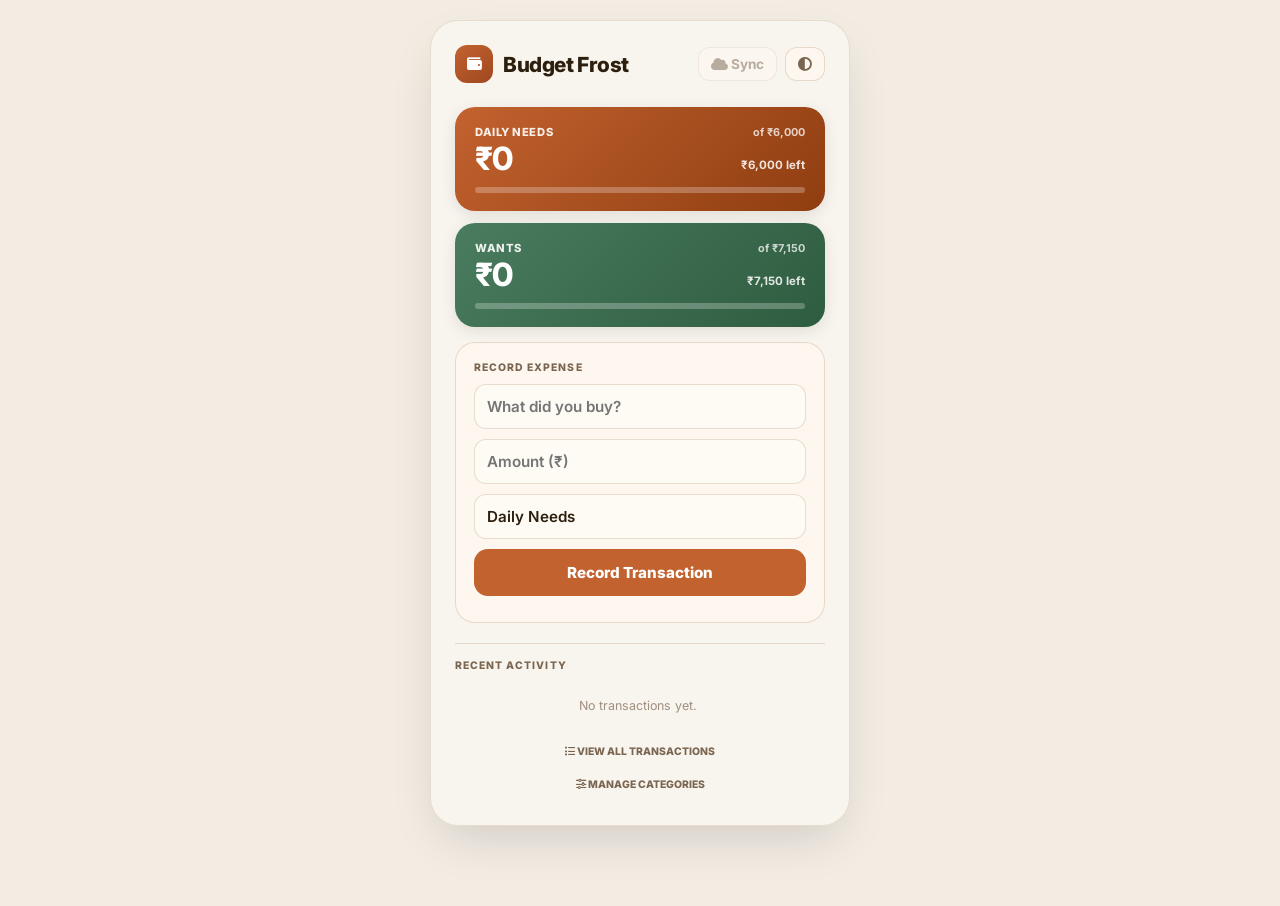
==== commit 74ac1b25: "Expense amount showing instead of budget balance" ====
--- a/index.html
+++ b/index.html
@@ -88,9 +88,23 @@
         }
         .card-top { display: flex; justify-content: space-between; align-items: center; margin-bottom: 4px; }
         .card-label { font-size: 0.7rem; font-weight: 800; text-transform: uppercase; letter-spacing: 0.05em; opacity: 0.9; }
-        .amount { font-size: 2rem; font-weight: 800; margin-bottom: 12px; letter-spacing: -0.03em; }
+        .amount { font-size: 2rem; font-weight: 800; letter-spacing: -0.03em; line-height: 1; }
+        .amount-row { display: flex; align-items: flex-end; justify-content: space-between; margin-bottom: 12px; gap: 8px; }
+        .card-of { font-size: 0.68rem; font-weight: 700; opacity: 0.75; }
+        .card-rem { font-size: 0.72rem; font-weight: 700; opacity: 0.85; white-space: nowrap; padding-bottom: 3px; }
+        .card-rem.over { opacity: 1; background: rgba(255,80,80,0.3); border-radius: 6px; padding: 2px 8px 3px; font-weight: 800; }
         .progress-track { background: rgba(255,255,255,0.25); height: 6px; border-radius: 10px; overflow: hidden; }
         .progress-fill { height: 100%; background: #fff; transition: width 0.8s ease-out; }
+        .budget-card.overbudget .amount { color: #ffd6d6; }
+        .budget-card.overbudget .progress-fill { background: rgba(255,160,160,0.9); }
+        .budget-card.overbudget .progress-track { background: rgba(255,80,80,0.35); }
+        .overbudget-label { display: none; }
+        .budget-card.overbudget .overbudget-label {
+            display: inline-block; font-size: 0.58rem; font-weight: 800;
+            background: rgba(255,80,80,0.3); border-radius: 6px;
+            padding: 2px 7px; margin-left: 8px; letter-spacing: 0.05em;
+            vertical-align: middle; text-transform: uppercase;
+        }
 
         .input-group {
             background: var(--surface); border-radius: 20px;
@@ -297,6 +311,31 @@
         .atp-amt-col { font-weight: 800; font-size: 0.92rem; color: var(--danger); flex-shrink: 0; text-align: right; }
 
         .atp-empty { text-align: center; padding: 60px 20px; color: var(--sub); font-size: 0.85rem; opacity: 0.7; }
+
+        /* Filter bar */
+        .atp-filter-bar {
+            position: sticky; top: 61px; z-index: 9;
+            background: var(--card-bg);
+            backdrop-filter: blur(20px); -webkit-backdrop-filter: blur(20px);
+            border-bottom: 1px solid var(--card-border);
+            padding: 10px 16px;
+            display: flex; gap: 8px; overflow-x: auto;
+            scrollbar-width: none;
+        }
+        .atp-filter-bar::-webkit-scrollbar { display: none; }
+        .atp-pill {
+            flex-shrink: 0; padding: 6px 14px; border-radius: 20px;
+            border: 1.5px solid var(--stroke);
+            background: transparent; color: var(--sub);
+            font-family: inherit; font-size: 0.72rem; font-weight: 800;
+            cursor: pointer; transition: all 0.18s;
+            white-space: nowrap; text-transform: uppercase; letter-spacing: 0.05em;
+        }
+        .atp-pill:hover { border-color: var(--accent); color: var(--text); }
+        .atp-pill.active {
+            background: var(--accent); border-color: var(--accent);
+            color: #fff;
+        }
     </style>
 </head>
 <body>
@@ -727,14 +766,28 @@
         cardsEl.innerHTML = selEl.innerHTML = editEl.innerHTML = '';
 
         categories.forEach(cat => {
-            const p   = palettes[cat.pIndex % palettes.length];
-            const pct = Math.max(0, Math.min(100, (cat.balance / cat.limit) * 100));
-            cardsEl.innerHTML += `
-                <div class="budget-card" style="background:linear-gradient(135deg,${p.grad[0]},${p.grad[1]})">
-                    <div class="card-top"><span class="card-label">${cat.name}</span></div>
-                    <div class="amount">₹${Math.max(0,cat.balance).toLocaleString('en-IN')}</div>
-                    <div class="progress-track"><div class="progress-fill" style="width:${pct}%"></div></div>
-                </div>`;
+            const p      = palettes[cat.pIndex % palettes.length];
+            const spent  = cat.limit - cat.balance;
+            const isOver = cat.balance < 0;
+            const pct    = Math.min(100, Math.max(0, (spent / cat.limit) * 100));
+
+            const spentDisplay = '\u20b9' + Math.abs(spent).toLocaleString('en-IN');
+            const remDisplay   = isOver
+                ? '<span class="card-rem over">\u20b9' + Math.abs(cat.balance).toLocaleString('en-IN') + ' over</span>'
+                : '<span class="card-rem">\u20b9' + cat.balance.toLocaleString('en-IN') + ' left</span>';
+            const overClass = isOver ? ' overbudget' : '';
+
+            cardsEl.innerHTML += '<div class="budget-card' + overClass + '" style="background:linear-gradient(135deg,' + p.grad[0] + ',' + p.grad[1] + ')">'
+                + '<div class="card-top">'
+                + '<span class="card-label">' + cat.name + '</span>'
+                + '<span class="card-of">of \u20b9' + cat.limit.toLocaleString('en-IN') + '</span>'
+                + '</div>'
+                + '<div class="amount-row">'
+                + '<div class="amount">' + spentDisplay + '</div>'
+                + remDisplay
+                + '</div>'
+                + '<div class="progress-track"><div class="progress-fill" style="width:' + pct + '%"></div></div>'
+                + '</div>';
             selEl.innerHTML += `<option value="${cat.id}">${cat.name}</option>`;
             editEl.innerHTML += `
                 <div class="cat-edit-row">
@@ -1013,24 +1066,112 @@
     }
 
     // ── ALL TRANSACTIONS PAGE ──
+    let atpActiveFilter = 'all';
+
     function openAllTxn() {
-        const page  = document.getElementById('all-txn-page');
+        atpActiveFilter = 'all';
+        document.getElementById('all-txn-page').classList.add('active');
+        buildFilterPills();
+        renderAllTxn();
+    }
+
+    function closeAllTxn() {
+        document.getElementById('all-txn-page').classList.remove('active');
+    }
+
+    function setFilter(catId) {
+        atpActiveFilter = catId;
+        // Update pill active states
+        document.querySelectorAll('.atp-pill').forEach(p => {
+            p.classList.toggle('active', p.dataset.cat === catId);
+        });
+        renderAllTxn();
+    }
+
+    function buildFilterPills() {
+        const bar = document.getElementById('atp-filter-bar');
+        bar.innerHTML = '';
+
+        // "All" pill
+        const allPill = document.createElement('button');
+        allPill.className = 'atp-pill active';
+        allPill.dataset.cat = 'all';
+        allPill.textContent = 'All';
+        allPill.onclick = () => setFilter('all');
+        bar.appendChild(allPill);
+
+        // One pill per category that has at least one transaction
+        const usedCatIds = new Set(history.map(i => i.catId));
+        categories.forEach(cat => {
+            if (!usedCatIds.has(cat.id)) return;
+            const p = palettes[cat.pIndex % palettes.length];
+            const pill = document.createElement('button');
+            pill.className = 'atp-pill';
+            pill.dataset.cat = cat.id;
+            pill.textContent = cat.name;
+            pill.style.setProperty('--pill-color', p.base);
+            pill.onclick = () => setFilter(cat.id);
+            // Color the active state for this pill to match category color
+            pill.addEventListener('mouseenter', () => { if (pill.dataset.cat !== atpActiveFilter) pill.style.color = p.base; });
+            pill.addEventListener('mouseleave', () => { if (pill.dataset.cat !== atpActiveFilter) pill.style.color = ''; });
+            bar.appendChild(pill);
+        });
+
+        // Style active pill in category color when it becomes active
+        bar.querySelectorAll('.atp-pill[data-cat]').forEach(pill => {
+            if (pill.dataset.cat === 'all') return;
+            const cat = categories.find(c => c.id === pill.dataset.cat);
+            if (!cat) return;
+            const p = palettes[cat.pIndex % palettes.length];
+            const origOnClick = pill.onclick;
+            pill.onclick = () => {
+                setFilter(cat.id);
+                // Tint active pill with category color
+                document.querySelectorAll('.atp-pill').forEach(pp => {
+                    pp.style.background = '';
+                    pp.style.borderColor = '';
+                    pp.style.color = '';
+                });
+                pill.style.background = p.base;
+                pill.style.borderColor = p.base;
+                pill.style.color = '#fff';
+            };
+        });
+
+        // "All" pill resets colors
+        allPill.onclick = () => {
+            setFilter('all');
+            document.querySelectorAll('.atp-pill').forEach(pp => {
+                pp.style.background = '';
+                pp.style.borderColor = '';
+                pp.style.color = '';
+            });
+            allPill.style.background = 'var(--accent)';
+            allPill.style.borderColor = 'var(--accent)';
+            allPill.style.color = '#fff';
+        };
+    }
+
+    function renderAllTxn() {
         const body  = document.getElementById('atp-body');
         const total = document.getElementById('atp-total-label');
-        page.classList.add('active');
         body.innerHTML = '';
 
-        if (!history.length) {
-            body.innerHTML = '<div class="atp-empty"><i class="fa-solid fa-receipt" style="font-size:2rem;display:block;margin-bottom:12px;opacity:0.4;"></i>No transactions yet.</div>';
-            total.textContent = '';
+        // Apply category filter
+        const filtered = history.map((item, realIndex) => ({ item, realIndex }))
+            .filter(({ item }) => atpActiveFilter === 'all' || item.catId === atpActiveFilter);
+
+        if (!filtered.length) {
+            body.innerHTML = '<div class="atp-empty"><i class="fa-solid fa-filter" style="font-size:2rem;display:block;margin-bottom:12px;opacity:0.4;"></i>No transactions in this category.</div>';
+            total.textContent = '₹0';
             return;
         }
 
-        // Parse and sort chronologically (oldest first within each month, newest month first)
-        const parsed = history.map((item, realIndex) => {
+        // Parse dates and sort newest first
+        const parsed = filtered.map(({ item, realIndex }) => {
             const d = parseDate(item.date);
             return { item, realIndex, d: isNaN(d) ? new Date(0) : d };
-        }).sort((a, b) => b.d - a.d); // newest first overall
+        }).sort((a, b) => b.d - a.d);
 
         // Group by "Month Year"
         const groups = {};
@@ -1041,9 +1182,9 @@
             groups[key].push(entry);
         });
 
-        // Grand total
-        const grandTotal = history.reduce((s, i) => s + (i.val || 0), 0);
-        total.textContent = '₹' + grandTotal.toLocaleString('en-IN');
+        // Filtered total
+        const filteredTotal = filtered.reduce((s, { item }) => s + (item.val || 0), 0);
+        total.textContent = '₹' + filteredTotal.toLocaleString('en-IN');
 
         const weekdays = ['Sun','Mon','Tue','Wed','Thu','Fri','Sat'];
 
@@ -1051,7 +1192,6 @@
             const entries = groups[monthKey];
             const monthTotal = entries.reduce((s, e) => s + (e.item.val || 0), 0);
 
-            // Month heading
             const heading = document.createElement('div');
             heading.className = 'atp-month-heading';
             heading.innerHTML = `<span>${monthKey}</span><span class="atp-month-total">₹${monthTotal.toLocaleString('en-IN')}</span>`;
@@ -1062,12 +1202,12 @@
                 const p       = cat ? palettes[cat.pIndex % palettes.length] : palettes[0];
                 const catName = cat ? cat.name : 'Deleted';
                 const day     = d.getDate ? d.getDate() : '?';
-                const wd      = d.getDay  ? weekdays[d.getDay()] : '';
-                const time    = d.getDate ? d.toLocaleTimeString([], {hour:'2-digit', minute:'2-digit'}) : '';
+                const wd      = d.getDay !== undefined ? weekdays[d.getDay()] : '';
+                const time    = d.toLocaleTimeString ? d.toLocaleTimeString([], {hour:'2-digit', minute:'2-digit'}) : '';
 
                 const row = document.createElement('div');
                 row.className = 'atp-row';
-                row.onclick   = () => { closeAllTxn(); openTxnModal(realIndex); };
+                row.onclick = () => { closeAllTxn(); openTxnModal(realIndex); };
                 row.innerHTML = `
                     <div class="atp-date-col">
                         <div class="atp-day">${day}</div>
@@ -1084,10 +1224,6 @@
         });
     }
 
-    function closeAllTxn() {
-        document.getElementById('all-txn-page').classList.remove('active');
-    }
-
     window.onload = () => {
         if (localStorage.getItem('darkMode') === 'true') document.body.classList.add('dark');
         checkMonthReset();
@@ -1104,6 +1240,7 @@
         <span class="atp-title">All Transactions</span>
         <span class="atp-total" id="atp-total-label"></span>
     </div>
+    <div class="atp-filter-bar" id="atp-filter-bar"></div>
     <div class="atp-body" id="atp-body"></div>
 </div>
 
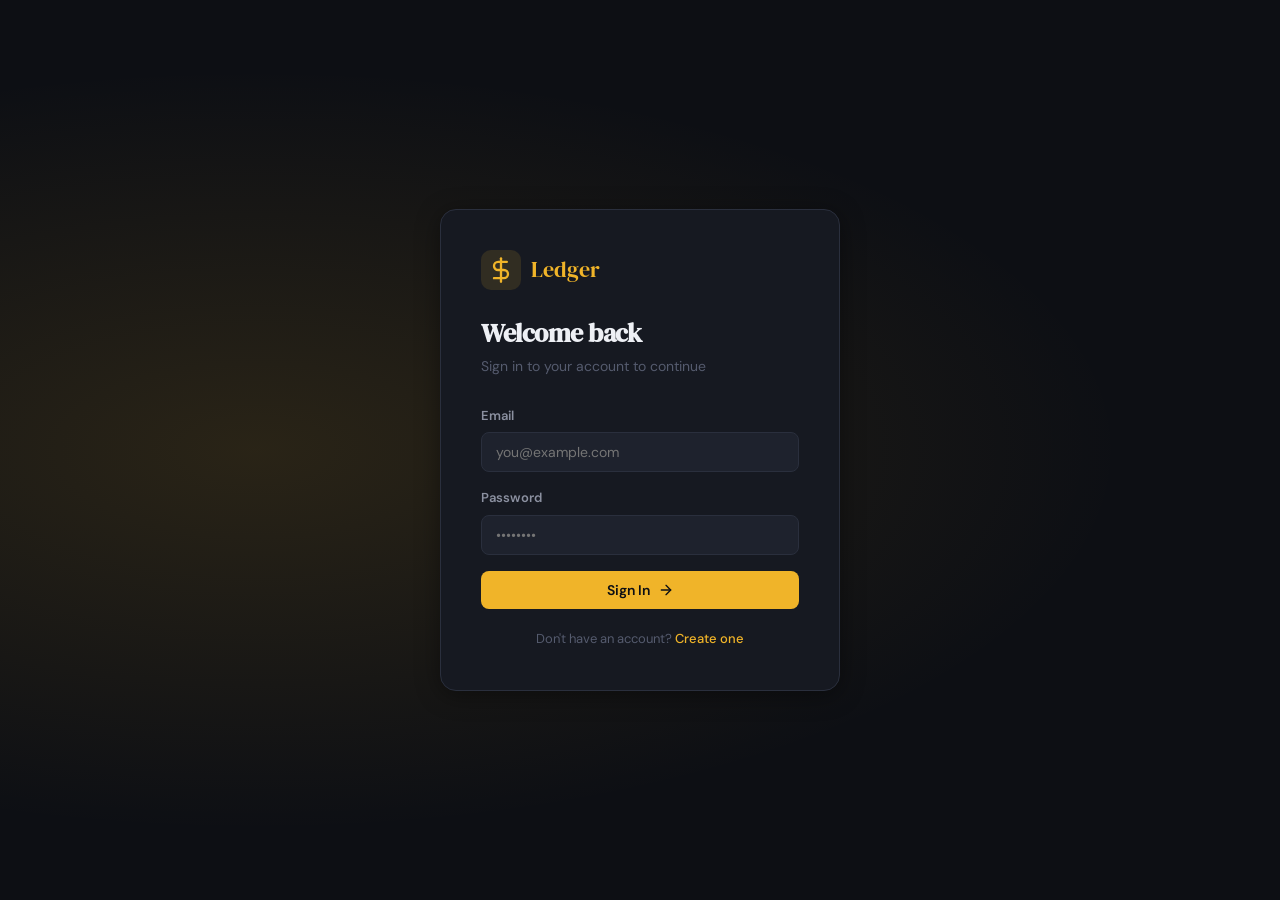
==== commit 7cb2f5d7: "New Firebase Project" ====
--- a/index.html
+++ b/index.html
@@ -1,1248 +1,15 @@
-<!DOCTYPE html>
-<html lang="en">
-<head>
-    <meta charset="UTF-8">
-    <meta name="viewport" content="width=device-width, initial-scale=1.0, maximum-scale=1.0, user-scalable=no">
-    <title>Budget Frost</title>
-    
-    <link rel="stylesheet" href="https://cdnjs.cloudflare.com/ajax/libs/font-awesome/6.0.0/css/all.min.css">
-    <link href="https://fonts.googleapis.com/css2?family=Inter:wght@400;600;700;800&family=Nunito:wght@400;600;700;800&display=swap" rel="stylesheet">
-    
-    <script src="https://accounts.google.com/gsi/client" async defer></script>
-    <script src="https://apis.google.com/js/api.js"></script>
-
-    <style>
-        :root {
-            --cream: #faf6f0;
-            --warm-bg: #f2ece3;
-            --card-bg: rgba(250,246,240,0.85);
-            --card-border: rgba(200,175,145,0.35);
-            --text: #2c1f0e;
-            --sub: #7a6550;
-            --accent: #c2622f;
-            --accent2: #4a7c5f;
-            --surface: rgba(255,248,240,0.6);
-            --stroke: rgba(180,150,110,0.3);
-            --danger: #c0392b;
-        }
-        body.dark {
-            --cream: #1a1208;
-            --warm-bg: #120e07;
-            --card-bg: rgba(30,22,12,0.9);
-            --card-border: rgba(180,140,90,0.2);
-            --text: #f5edde;
-            --sub: #9e8b72;
-            --accent: #e07840;
-            --accent2: #6aaf88;
-            --surface: rgba(40,30,18,0.7);
-            --stroke: rgba(160,130,80,0.2);
-            --danger: #e05050;
-        }
-
-        *, *::before, *::after { box-sizing: border-box; margin: 0; padding: 0; }
-
-        body {
-            font-family: 'Inter', 'Nunito', sans-serif;
-            min-height: 100vh;
-            display: flex; justify-content: center; align-items: flex-start;
-            padding: 20px 16px 80px;
-            color: var(--text);
-            background: var(--warm-bg);
-            transition: background 0.4s, color 0.4s;
-        }
-
-        .container {
-            width: 100%; max-width: 420px;
-            background: var(--card-bg);
-            backdrop-filter: blur(20px); -webkit-backdrop-filter: blur(20px);
-            border: 1px solid var(--card-border);
-            border-radius: 28px; padding: 24px;
-            box-shadow: 0 20px 50px -12px rgba(0,0,0,0.15);
-        }
-
-        .header { display: flex; justify-content: space-between; align-items: center; margin-bottom: 24px; }
-        .brand { display: flex; align-items: center; gap: 10px; }
-        .brand-icon {
-            width: 38px; height: 38px; border-radius: 12px;
-            background: linear-gradient(145deg, var(--accent), #a04820);
-            display: flex; align-items: center; justify-content: center;
-            color: #fff; font-size: 0.9rem;
-        }
-        h2 { font-size: 1.3rem; font-weight: 800; letter-spacing: -0.02em; }
-
-        .btn-row { display: flex; gap: 8px; }
-        .mode-btn {
-            background: var(--surface); border: 1px solid var(--stroke);
-            padding: 8px 12px; color: var(--sub); border-radius: 12px;
-            cursor: pointer; font-weight: 700; transition: all 0.2s; font-family: inherit; font-size: 0.85rem;
-        }
-        .mode-btn:hover { color: var(--text); border-color: var(--accent); }
-        #sync-btn.connected { color: var(--accent2); border-color: var(--accent2); }
-        #sync-btn.syncing   { color: var(--sub); border-style: dashed; cursor: default; }
-        #sync-btn.error     { color: var(--danger); border-color: var(--danger); }
-
-        .budget-card {
-            padding: 18px 20px; border-radius: 20px; margin-bottom: 12px;
-            color: #fff; position: relative; overflow: hidden;
-            box-shadow: 0 4px 15px rgba(0,0,0,0.1);
-        }
-        .card-top { display: flex; justify-content: space-between; align-items: center; margin-bottom: 4px; }
-        .card-label { font-size: 0.7rem; font-weight: 800; text-transform: uppercase; letter-spacing: 0.05em; opacity: 0.9; }
-        .amount { font-size: 2rem; font-weight: 800; letter-spacing: -0.03em; line-height: 1; }
-        .amount-row { display: flex; align-items: flex-end; justify-content: space-between; margin-bottom: 12px; gap: 8px; }
-        .card-of { font-size: 0.68rem; font-weight: 700; opacity: 0.75; }
-        .card-rem { font-size: 0.72rem; font-weight: 700; opacity: 0.85; white-space: nowrap; padding-bottom: 3px; }
-        .card-rem.over { opacity: 1; background: rgba(255,80,80,0.3); border-radius: 6px; padding: 2px 8px 3px; font-weight: 800; }
-        .progress-track { background: rgba(255,255,255,0.25); height: 6px; border-radius: 10px; overflow: hidden; }
-        .progress-fill { height: 100%; background: #fff; transition: width 0.8s ease-out; }
-        .budget-card.overbudget .amount { color: #ffd6d6; }
-        .budget-card.overbudget .progress-fill { background: rgba(255,160,160,0.9); }
-        .budget-card.overbudget .progress-track { background: rgba(255,80,80,0.35); }
-        .overbudget-label { display: none; }
-        .budget-card.overbudget .overbudget-label {
-            display: inline-block; font-size: 0.58rem; font-weight: 800;
-            background: rgba(255,80,80,0.3); border-radius: 6px;
-            padding: 2px 7px; margin-left: 8px; letter-spacing: 0.05em;
-            vertical-align: middle; text-transform: uppercase;
-        }
-
-        .input-group {
-            background: var(--surface); border-radius: 20px;
-            padding: 18px; margin-top: 15px; border: 1px solid var(--stroke);
-        }
-        .sect-label { font-size: 0.65rem; font-weight: 800; text-transform: uppercase; letter-spacing: 0.1em; color: var(--sub); margin-bottom: 10px; display: block; }
-
-        input, select {
-            width: 100%; padding: 12px; margin-bottom: 10px;
-            border: 1.5px solid var(--stroke); border-radius: 12px;
-            font-family: inherit; font-size: 0.95rem; font-weight: 600;
-            background: rgba(255,255,255,0.4); color: var(--text); outline: none;
-            -webkit-appearance: none; appearance: none;
-        }
-        body.dark input, body.dark select { background: rgba(0,0,0,0.2); }
-        input:focus, select:focus { border-color: var(--accent); }
-
-        .main-btn {
-            background: var(--accent); color: #fff; border: none; padding: 14px;
-            border-radius: 14px; width: 100%; font-weight: 800; font-size: 0.95rem;
-            cursor: pointer; transition: transform 0.1s; font-family: inherit; margin-bottom: 8px;
-        }
-        .main-btn:active { transform: scale(0.98); }
-
-        /* History */
-        .history {
-            margin-top: 20px; border-top: 1px solid var(--stroke);
-            padding-top: 15px; max-height: 260px; overflow-y: auto; padding-right: 4px;
-        }
-        .history::-webkit-scrollbar { width: 4px; }
-        .history::-webkit-scrollbar-thumb { background: var(--stroke); border-radius: 10px; }
-
-        .history-item-wrapper {
-            position: relative; overflow: hidden; border-radius: 10px; margin-bottom: 2px;
-        }
-        .delete-bg {
-            position: absolute; right: 0; top: 0; bottom: 0; width: 68px;
-            background: linear-gradient(135deg,#e05555,#b02020);
-            display: flex; align-items: center; justify-content: center;
-            color: #fff; font-size: 1rem; border-radius: 10px;
-            pointer-events: none; opacity: 0; transition: opacity 0.2s;
-        }
-        .history-item {
-            display: flex; align-items: center; padding: 10px 6px;
-            border-bottom: 1px solid var(--stroke); background: transparent;
-            transition: transform 0.2s ease, background 0.15s;
-            position: relative; touch-action: pan-y; border-radius: 10px;
-        }
-        .history-item:hover { background: rgba(192,57,43,0.04); }
-        .icon-circle { width: 34px; height: 34px; border-radius: 10px; display: flex; align-items: center; justify-content: center; margin-right: 12px; flex-shrink: 0; font-size: 0.85rem; }
-        .item-info { flex: 1; min-width: 0; }
-        .item-name { font-weight: 700; font-size: 0.85rem; overflow: hidden; text-overflow: ellipsis; white-space: nowrap; margin-bottom: 2px; }
-        .item-meta { font-size: 0.65rem; color: var(--sub); font-weight: 700; display: flex; justify-content: space-between; padding-right: 8px; }
-        .item-amt { font-weight: 800; color: var(--danger); font-size: 0.9rem; margin-right: 4px; }
-        .delete-btn {
-            background: none; border: none; color: var(--danger);
-            cursor: pointer; padding: 6px 8px; border-radius: 8px;
-            font-size: 0.8rem; opacity: 0; flex-shrink: 0;
-            transition: opacity 0.15s, background 0.15s;
-        }
-        .history-item-wrapper:hover .delete-btn { opacity: 1; }
-        .delete-btn:hover { background: rgba(192,57,43,0.1); }
-        @media (hover: none) { .delete-btn { opacity: 0.4; } }
-
-        .history-item-wrapper.removing {
-            animation: slideOut 0.28s ease forwards; overflow: hidden;
-        }
-        @keyframes slideOut {
-            from { opacity: 1; transform: translateX(0); max-height: 70px; margin-bottom: 2px; }
-            to   { opacity: 0; transform: translateX(50px); max-height: 0; margin-bottom: 0; }
-        }
-
-        /* Settings */
-        #settings-area { display: none; padding-top: 15px; border-top: 1px dashed var(--stroke); margin-top: 10px; }
-        .cat-edit-row { display: flex; gap: 8px; margin-bottom: 8px; align-items: center; }
-        .cat-edit-row input { margin-bottom: 0; flex: 1; }
-        .settings-toggle { background: none; border: none; color: var(--sub); font-size: 0.65rem; font-weight: 800; cursor: pointer; width: 100%; padding: 10px; text-transform: uppercase; font-family: inherit; }
-        .del-cat-btn { background: rgba(192,57,43,0.1); color: var(--danger); border: 1px solid rgba(192,57,43,0.2); padding: 10px 13px; border-radius: 10px; cursor: pointer; font-weight: 800; flex-shrink: 0; transition: background 0.2s; }
-        .del-cat-btn:hover { background: rgba(192,57,43,0.22); }
-        .reset-btn { background: rgba(0,0,0,0.05) !important; color: var(--sub) !important; box-shadow: none !important; border: 1px solid var(--stroke) !important; }
-        body.dark .reset-btn { background: rgba(255,255,255,0.05) !important; }
-
-        /* Delete confirmation modal */
-        .modal-overlay {
-            display: none; position: fixed; inset: 0;
-            background: rgba(20,10,0,0.5); backdrop-filter: blur(8px);
-            z-index: 1000; align-items: center; justify-content: center;
-        }
-        .modal-overlay.active { display: flex; }
-        .modal-box {
-            background: var(--cream); border: 1px solid var(--card-border);
-            border-radius: 24px; padding: 28px 24px;
-            max-width: 320px; width: 92%;
-            box-shadow: 0 30px 70px rgba(0,0,0,0.2);
-            text-align: center;
-            animation: popIn 0.22s cubic-bezier(0.34,1.56,0.64,1);
-        }
-        @keyframes popIn { from { transform: scale(0.82); opacity: 0; } to { transform: scale(1); opacity: 1; } }
-        .modal-icon { width: 52px; height: 52px; border-radius: 16px; background: rgba(192,57,43,0.1); color: var(--danger); font-size: 1.3rem; display: flex; align-items: center; justify-content: center; margin: 0 auto 14px; border: 1px solid rgba(192,57,43,0.2); }
-        .modal-title { font-size: 1.05rem; font-weight: 800; color: var(--text); margin-bottom: 6px; }
-        .modal-desc { font-size: 0.78rem; color: var(--sub); margin-bottom: 14px; line-height: 1.6; }
-        .modal-preview { background: rgba(192,57,43,0.06); border: 1px solid rgba(192,57,43,0.15); border-radius: 10px; padding: 10px 14px; margin-bottom: 20px; font-size: 0.82rem; font-weight: 700; color: var(--text); }
-        .modal-actions { display: flex; gap: 10px; }
-        .modal-cancel { flex: 1; padding: 12px; border-radius: 12px; border: 1.5px solid var(--stroke); background: transparent; color: var(--sub); font-weight: 700; font-size: 0.88rem; cursor: pointer; font-family: inherit; transition: all 0.2s; }
-        .modal-cancel:hover { border-color: var(--accent); color: var(--text); }
-        .modal-confirm { flex: 1; padding: 12px; border-radius: 12px; border: none; background: linear-gradient(135deg,#e05555,#b02020); color: #fff; font-weight: 800; font-size: 0.88rem; cursor: pointer; font-family: inherit; box-shadow: 0 4px 14px rgba(192,57,43,0.3); transition: transform 0.15s; }
-        .modal-confirm:active { transform: scale(0.97); }
-
-        .empty-state { font-size: 0.78rem; color: var(--sub); opacity: 0.7; text-align: center; padding: 16px 0; }
-        #sync-btn.disconnecting { color: var(--danger); border-color: var(--danger); border-style: dashed; }
-        .divider { height: 1px; background: var(--stroke); margin: 14px 0; }
-
-        /* Transaction edit modal */
-        .txn-modal-overlay {
-            display: none; position: fixed; inset: 0;
-            background: rgba(20,10,0,0.55); backdrop-filter: blur(8px);
-            z-index: 1001; align-items: flex-end; justify-content: center;
-        }
-        .txn-modal-overlay.active { display: flex; }
-        .txn-modal-box {
-            background: var(--cream); border: 1px solid var(--card-border);
-            border-radius: 24px 24px 0 0; padding: 24px 24px 36px;
-            width: 100%; max-width: 480px;
-            box-shadow: 0 -10px 60px rgba(0,0,0,0.25);
-            animation: slideUp 0.28s cubic-bezier(0.16,1,0.3,1);
-        }
-        @keyframes slideUp { from { transform: translateY(100%); } to { transform: translateY(0); } }
-        .txn-modal-header { display: flex; justify-content: space-between; align-items: center; margin-bottom: 18px; }
-        .txn-modal-title { font-size: 1rem; font-weight: 800; color: var(--text); }
-        .txn-close-btn { background: var(--surface); border: 1px solid var(--stroke); color: var(--sub); width: 32px; height: 32px; border-radius: 10px; cursor: pointer; font-size: 0.9rem; display: flex; align-items: center; justify-content: center; }
-        .txn-field-label { font-size: 0.62rem; font-weight: 800; text-transform: uppercase; letter-spacing: 0.1em; color: var(--sub); margin-bottom: 5px; display: block; }
-        .txn-field { margin-bottom: 12px; }
-        .txn-modal-actions { display: flex; gap: 10px; margin-top: 6px; }
-        .txn-save-btn { flex: 1; padding: 13px; border-radius: 14px; border: none; background: var(--accent); color: #fff; font-weight: 800; font-size: 0.92rem; cursor: pointer; font-family: inherit; transition: transform 0.1s; }
-        .txn-save-btn:active { transform: scale(0.97); }
-        .txn-delete-btn { padding: 13px 18px; border-radius: 14px; border: none; background: rgba(192,57,43,0.1); color: var(--danger); font-weight: 800; font-size: 0.92rem; cursor: pointer; font-family: inherit; border: 1px solid rgba(192,57,43,0.2); transition: background 0.2s; }
-        .txn-delete-btn:hover { background: rgba(192,57,43,0.2); }
-        .history-item { cursor: pointer; }
-
-        /* ── ALL TRANSACTIONS PAGE ── */
-        #all-txn-page {
-            display: none; position: fixed; inset: 0;
-            background: var(--warm-bg); z-index: 500;
-            overflow-y: auto;
-            animation: pageFadeIn 0.22s ease;
-        }
-        #all-txn-page.active { display: block; }
-        @keyframes pageFadeIn { from { opacity: 0; transform: translateY(12px); } to { opacity: 1; transform: translateY(0); } }
-
-        .atp-header {
-            position: sticky; top: 0; z-index: 10;
-            background: var(--card-bg);
-            backdrop-filter: blur(20px); -webkit-backdrop-filter: blur(20px);
-            border-bottom: 1px solid var(--card-border);
-            padding: 18px 20px 14px;
-            display: flex; align-items: center; gap: 14px;
-        }
-        .atp-back-btn {
-            background: var(--surface); border: 1px solid var(--stroke);
-            color: var(--text); width: 36px; height: 36px; border-radius: 11px;
-            cursor: pointer; font-size: 0.9rem; flex-shrink: 0;
-            display: flex; align-items: center; justify-content: center;
-            transition: border-color 0.2s;
-        }
-        .atp-back-btn:hover { border-color: var(--accent); color: var(--accent); }
-        .atp-title { font-size: 1.05rem; font-weight: 800; flex: 1; }
-        .atp-total { font-size: 0.78rem; font-weight: 700; color: var(--sub); }
-
-        .atp-body { max-width: 480px; margin: 0 auto; padding: 20px 16px 60px; }
-
-        .atp-month-heading {
-            font-size: 0.65rem; font-weight: 800; text-transform: uppercase;
-            letter-spacing: 0.12em; color: var(--sub);
-            padding: 18px 0 8px;
-            display: flex; justify-content: space-between; align-items: center;
-            border-bottom: 1px solid var(--stroke); margin-bottom: 4px;
-        }
-        .atp-month-total { font-size: 0.72rem; font-weight: 800; color: var(--accent); }
-
-        .atp-row {
-            display: flex; align-items: center;
-            padding: 11px 6px; border-bottom: 1px solid var(--stroke);
-            cursor: pointer; border-radius: 10px;
-            transition: background 0.15s;
-            gap: 10px;
-        }
-        .atp-row:hover { background: rgba(192,57,43,0.04); }
-
-        .atp-date-col {
-            width: 38px; flex-shrink: 0; text-align: center;
-        }
-        .atp-day { font-size: 1rem; font-weight: 800; line-height: 1; color: var(--text); }
-        .atp-weekday { font-size: 0.58rem; font-weight: 700; color: var(--sub); text-transform: uppercase; margin-top: 1px; }
-
-        .atp-mid-col { flex: 1; min-width: 0; }
-        .atp-txn-name { font-weight: 700; font-size: 0.87rem; white-space: nowrap; overflow: hidden; text-overflow: ellipsis; }
-        .atp-cat-tag {
-            display: inline-block; font-size: 0.6rem; font-weight: 800;
-            text-transform: uppercase; letter-spacing: 0.06em;
-            padding: 2px 7px; border-radius: 20px; margin-top: 3px;
-        }
-        .atp-time { font-size: 0.62rem; color: var(--sub); font-weight: 600; margin-top: 2px; }
-
-        .atp-amt-col { font-weight: 800; font-size: 0.92rem; color: var(--danger); flex-shrink: 0; text-align: right; }
-
-        .atp-empty { text-align: center; padding: 60px 20px; color: var(--sub); font-size: 0.85rem; opacity: 0.7; }
-
-        /* Filter bar */
-        .atp-filter-bar {
-            position: sticky; top: 61px; z-index: 9;
-            background: var(--card-bg);
-            backdrop-filter: blur(20px); -webkit-backdrop-filter: blur(20px);
-            border-bottom: 1px solid var(--card-border);
-            padding: 10px 16px;
-            display: flex; gap: 8px; overflow-x: auto;
-            scrollbar-width: none;
-        }
-        .atp-filter-bar::-webkit-scrollbar { display: none; }
-        .atp-pill {
-            flex-shrink: 0; padding: 6px 14px; border-radius: 20px;
-            border: 1.5px solid var(--stroke);
-            background: transparent; color: var(--sub);
-            font-family: inherit; font-size: 0.72rem; font-weight: 800;
-            cursor: pointer; transition: all 0.18s;
-            white-space: nowrap; text-transform: uppercase; letter-spacing: 0.05em;
-        }
-        .atp-pill:hover { border-color: var(--accent); color: var(--text); }
-        .atp-pill.active {
-            background: var(--accent); border-color: var(--accent);
-            color: #fff;
-        }
-    </style>
-</head>
-<body>
-
-<!-- Transaction Edit Modal -->
-<div class="txn-modal-overlay" id="txnModal">
-    <div class="txn-modal-box">
-        <div class="txn-modal-header">
-            <span class="txn-modal-title"><i class="fa-solid fa-pen-to-square"></i> Edit Transaction</span>
-            <button class="txn-close-btn" onclick="closeTxnModal()"><i class="fa-solid fa-xmark"></i></button>
-        </div>
-        <div class="txn-field">
-            <span class="txn-field-label">Description</span>
-            <input type="text" id="txn-desc" placeholder="What did you buy?">
-        </div>
-        <div class="txn-field">
-            <span class="txn-field-label">Amount (₹)</span>
-            <input type="number" id="txn-amt" placeholder="Amount" inputmode="decimal">
-        </div>
-        <div class="txn-field">
-            <span class="txn-field-label">Category</span>
-            <select id="txn-cat"></select>
-        </div>
-        <div class="txn-field">
-            <span class="txn-field-label">Date & Time</span>
-            <div style="display:flex;gap:8px;">
-                <input type="date" id="txn-date" style="flex:1;margin-bottom:0;">
-                <input type="time" id="txn-time" style="flex:1;margin-bottom:0;">
-            </div>
-        </div>
-        <div class="txn-modal-actions">
-            <button class="txn-delete-btn" onclick="txnDeleteFromEdit()"><i class="fa-solid fa-trash-can"></i></button>
-            <button class="txn-save-btn" onclick="saveTxnEdit()">Save Changes</button>
-        </div>
-    </div>
-</div>
-
-<!-- Delete Confirmation Modal -->
-<div class="modal-overlay" id="deleteModal">
-    <div class="modal-box">
-        <div class="modal-icon"><i class="fa-solid fa-trash-can"></i></div>
-        <div class="modal-title">Delete Transaction?</div>
-        <div class="modal-desc">The amount will be restored to the category balance.</div>
-        <div class="modal-preview" id="modalPreview">—</div>
-        <div class="modal-actions">
-            <button class="modal-cancel" onclick="closeDeleteModal()">Cancel</button>
-            <button class="modal-confirm" onclick="confirmDelete()"><i class="fa-solid fa-trash-can"></i> Delete</button>
-        </div>
-    </div>
-</div>
-
-<div class="container">
-    <div class="header">
-        <div class="brand">
-            <div class="brand-icon"><i class="fa-solid fa-wallet"></i></div>
-            <h2>Budget Frost</h2>
-        </div>
-        <div class="btn-row">
-            <button id="sync-btn" class="mode-btn" onclick="handleAuthClick()" style="opacity:0.5;"><i class="fa-solid fa-cloud"></i> Sync</button>
-            <button id="logout-btn" class="mode-btn" onclick="disconnectDrive()" style="display:none; color:var(--danger); border-color:var(--danger);" title="Disconnect Google Drive"><i class="fa-solid fa-right-from-bracket"></i></button>
-            <button class="mode-btn" onclick="toggleDark()"><i class="fa-solid fa-circle-half-stroke"></i></button>
-        </div>
-    </div>
-
-    <div id="cards-container"></div>
-
-    <div class="input-group">
-        <span class="sect-label">Record Expense</span>
-        <input type="text" id="desc" placeholder="What did you buy?">
-        <input type="number" id="amt" placeholder="Amount (₹)" inputmode="decimal">
-        <select id="catSelect"></select>
-        <button class="main-btn" onclick="addEntry()">Record Transaction</button>
-    </div>
-
-    <div class="history" id="historyList"></div>
-    <button class="settings-toggle" onclick="openAllTxn()" style="margin-top:6px;">
-        <i class="fa-solid fa-list"></i> View All Transactions
-    </button>
-
-    <button class="settings-toggle" onclick="toggleSettings()"><i class="fa-solid fa-sliders"></i> Manage Categories</button>
-    <div id="settings-area">
-        <span class="sect-label">Edit Limits</span>
-        <div id="editList"></div>
-        <button class="main-btn" style="background:var(--text);" onclick="saveLimits()">Update Limits</button>
-        <div class="divider"></div>
-        <span class="sect-label">Add New Category</span>
-        <input type="text" id="newCatName" placeholder="Name">
-        <input type="number" id="newCatLimit" placeholder="Limit (₹)">
-        <button class="main-btn" style="background:var(--accent2);" onclick="addNewCategory()">Create Category</button>
-        <div class="divider"></div>
-        <button class="main-btn reset-btn" onclick="manualReset()"><i class="fa-solid fa-rotate-left"></i> Force Manual Reset</button>
-    </div>
-</div>
-
-<script>
-    const API_KEY  = 'AIzaSyCbvpwnax8WUt7QYwmSRi_pT86MX6zJgTQ';
-    const CLIENT_ID = '321734619089-ei40f8ffhmtqduqv6d9msllhul0r1bvc.apps.googleusercontent.com';
-    const DISCOVERY_DOC = 'https://www.googleapis.com/discovery/v1/apis/drive/v3/rest';
-    const SCOPES = 'https://www.googleapis.com/auth/drive.appdata';
-
-    const palettes = [
-        { grad: ['#c2622f','#8f3d10'], base: '#c2622f', icon: 'fa-cart-shopping' },
-        { grad: ['#4a7c5f','#2e5c40'], base: '#4a7c5f', icon: 'fa-star' },
-        { grad: ['#8b6914','#6a4e0a'], base: '#c49a25', icon: 'fa-bolt' },
-        { grad: ['#7a4a8f','#5a2a70'], base: '#9a6ab0', icon: 'fa-heart' },
-        { grad: ['#2a7a8a','#1a5a6a'], base: '#3a9aaa', icon: 'fa-plane' },
-    ];
-
-    let categories = JSON.parse(localStorage.getItem('myCats')) || [
-        { id: 'needs', name: 'Daily Needs', limit: 6000, balance: 6000, pIndex: 0 },
-        { id: 'wants', name: 'Wants', limit: 7150, balance: 7150, pIndex: 1 }
-    ];
-    let history = JSON.parse(localStorage.getItem('history')) || [];
-    let storedMonth = localStorage.getItem('currentMonth');
-    let pendingDeleteIndex = null;
-
-    // ── GOOGLE DRIVE SYNC ──
-    let gapiInited        = false;
-    let gsiInited         = false;
-    let driveFileId       = localStorage.getItem('driveFileId') || null;
-    let lastSignedInEmail = localStorage.getItem('lastSignedInEmail') || '';
-    let storedToken       = localStorage.getItem('driveToken') || null;
-    let tokenExpiry       = parseInt(localStorage.getItem('driveTokenExpiry') || '0');
-    let autoSyncTimer     = null;
-    let isSyncing         = false;
-
-    // Always use this to get the current token — works from localStorage or gapi
-    function getToken() {
-        const gapiTok = gapi.client.getToken();
-        return gapiTok ? gapiTok.access_token : storedToken;
-    }
-
-    function saveToken(resp) {
-        storedToken = resp.access_token;
-        tokenExpiry = Date.now() + ((resp.expires_in || 3600) - 300) * 1000;
-        localStorage.setItem('driveToken',       storedToken);
-        localStorage.setItem('driveTokenExpiry', String(tokenExpiry));
-        // Also register it with gapi so gapi.client calls work
-        gapi.client.setToken({ access_token: storedToken });
-    }
-
-    function isTokenValid() {
-        return !!storedToken && Date.now() < tokenExpiry;
-    }
-
-    function setSyncStatus(status, email) {
-        // status: 'disconnected' | 'connected' | 'syncing' | 'error'
-        const btn = document.getElementById('sync-btn');
-        btn.classList.remove('connected','syncing','error');
-        if (status === 'disconnected') {
-            btn.innerHTML = '<i class="fa-solid fa-cloud"></i> Sync';
-            btn.style.opacity = gapiInited && gsiInited ? '1' : '0.5';
-            const logoutBtn = document.getElementById('logout-btn');
-            if (logoutBtn) logoutBtn.style.display = 'none';
-        } else if (status === 'connected') {
-            btn.classList.add('connected');
-            btn.innerHTML = '<i class="fa-solid fa-cloud-check"></i> Synced';
-            btn.style.opacity = '1';
-            const logoutBtn = document.getElementById('logout-btn');
-            if (logoutBtn) {
-                logoutBtn.style.display = '';
-                if (email) logoutBtn.title = 'Signed in as ' + email + ' — click to disconnect';
-            }
-        } else if (status === 'syncing') {
-            btn.classList.add('syncing');
-            btn.innerHTML = '<i class="fa-solid fa-spinner fa-spin"></i> Syncing…';
-            btn.style.opacity = '1';
-        } else if (status === 'error') {
-            btn.classList.add('error');
-            btn.innerHTML = '<i class="fa-solid fa-cloud-exclamation"></i> Sync Error';
-            btn.style.opacity = '1';
-        }
-    }
-
-    function disconnectDrive() {
-        if (!confirm("Sign out and clear all local data?\n\nYour data stays safe in Google Drive. Signing in again will restore it.")) return;
-
-        // Revoke token with Google
-        const token = gapi.client.getToken();
-        if (token) {
-            google.accounts.oauth2.revoke(token.access_token, () => {});
-            gapi.client.setToken(null);
-        }
-
-        // Clear all local state
-        driveFileId       = null;
-        lastSignedInEmail = '';
-        clearTimeout(autoSyncTimer);
-        localStorage.removeItem('driveFileId');
-        localStorage.removeItem('lastSignedInEmail');
-        localStorage.removeItem('driveToken');
-        localStorage.removeItem('driveTokenExpiry');
-        storedToken = null;
-        tokenExpiry = 0;
-
-        // Reset data to defaults
-        categories = [
-            { id: 'needs', name: 'Daily Needs', limit: 6000, balance: 6000, pIndex: 0 },
-            { id: 'wants', name: 'Wants',       limit: 7150, balance: 7150, pIndex: 1 }
-        ];
-        history    = [];
-        storedMonth = new Date().toISOString().slice(0, 7);
-        localStorage.setItem('myCats',       JSON.stringify(categories));
-        localStorage.setItem('history',      JSON.stringify(history));
-        localStorage.setItem('currentMonth', storedMonth);
-
-        setSyncStatus('disconnected');
-        updateUI();
-    }
-
-    function gapiLoaded() {
-        gapi.load('client', async () => {
-            await gapi.client.init({ apiKey: API_KEY, discoveryDocs: [DISCOVERY_DOC] });
-            gapiInited = true;
-            checkReady();
-        });
-    }
-
-    function gsiLoaded() {
-        gsiInited = true;
-        checkReady();
-    }
-
-    function checkReady() {
-        if (gapiInited && gsiInited) {
-            setSyncStatus('disconnected');
-            if (isTokenValid() && lastSignedInEmail) {
-                // Restore stored token into gapi — then pull latest cloud data
-                gapi.client.setToken({ access_token: storedToken });
-                autoUpload('download');
-            } else if (lastSignedInEmail) {
-                // Token expired — silently get a new one
-                attemptSilentRefresh();
-            }
-            // else: never connected before, just show Sync button
-        }
-    }
-
-    // Uses the cached email hint to silently get a fresh token without any popup.
-    // Falls back gracefully — local data is never touched on failure.
-    function attemptSilentRefresh() {
-        if (!gapiInited || !gsiInited || !lastSignedInEmail) return;
-        const tc = google.accounts.oauth2.initTokenClient({
-            client_id: CLIENT_ID,
-            scope: SCOPES,
-            hint: lastSignedInEmail,
-            prompt: '',
-            callback: async (resp) => {
-                if (resp.error || !resp.access_token) {
-                    // Couldn't silently refresh — user needs to click Sync once
-                    setSyncStatus('disconnected');
-                    return;
-                }
-                saveToken(resp);
-                gapi.client.setToken(resp);
-                await autoUpload('download');
-            }
-        });
-        try { tc.requestAccessToken({ prompt: '' }); } catch(e) { setSyncStatus('disconnected'); }
-    }
-
-    // Sync button:
-    //   - If not connected / error → open Google login
-    //   - If connected → fetch latest from cloud
-    function handleAuthClick() {
-        if (!gapiInited || !gsiInited) {
-            alert("Still loading Google libraries, please try again.");
-            return;
-        }
-        const btn = document.getElementById('sync-btn');
-        const isError = btn.classList.contains('error');
-        if (getToken() && !isError) {
-            // Already connected — re-fetch from cloud
-            autoUpload('download');
-            return;
-        }
-        // Clear error state before retrying
-        storedToken = null; tokenExpiry = 0;
-        localStorage.removeItem('driveToken');
-        localStorage.removeItem('driveTokenExpiry');
-        const tc = google.accounts.oauth2.initTokenClient({
-            client_id: CLIENT_ID, scope: SCOPES,
-            callback: async (resp) => {
-                if (resp.error) { console.error("Auth Error:", resp); setSyncStatus('error'); return; }
-                saveToken(resp);
-                await autoUpload('connect');
-            }
-        });
-        tc.requestAccessToken({ prompt: 'consent' });
-    }
-
-    // Debounced auto-sync after every data change
-    function scheduleAutoSync(delay = 2000) {
-        if (!getToken()) return;
-        clearTimeout(autoSyncTimer);
-        autoSyncTimer = setTimeout(() => autoUpload('upload'), delay);
-    }
-
-    // mode: 'upload'   → push local data to Drive (after any change)
-    //       'download' → pull Drive data to local (on refresh / manual sync)
-    //       'connect'  → first login: download if file exists, else upload local
-    async function autoUpload(mode) {
-        if (isSyncing) return;
-        if (!navigator.onLine) { setSyncStatus('error'); return; }
-        const token = getToken();
-        if (!token) { setSyncStatus('disconnected'); return; }
-        isSyncing = true;
-        setSyncStatus('syncing');
-        try {
-            if (mode === 'upload') {
-                if (driveFileId) await driveUpdate(driveFileId, { categories, history, month: storedMonth });
-
-            } else if (mode === 'download') {
-                if (!driveFileId) driveFileId = await findDriveFile();
-                if (driveFileId) {
-                    await driveDownload(driveFileId);
-                    updateUI();
-                }
-
-            } else if (mode === 'connect') {
-                driveFileId = await findDriveFile();
-                if (driveFileId) {
-                    await driveDownload(driveFileId);
-                    updateUI();
-                } else {
-                    const created = await driveCreate({ categories, history, month: storedMonth });
-                    driveFileId = created.id;
-                    localStorage.setItem('driveFileId', driveFileId);
-                }
-            }
-
-            // Cache email for display and future silent-auth hint
-            try {
-                const r = await fetch('https://www.googleapis.com/oauth2/v3/userinfo',
-                    { headers: { Authorization: 'Bearer ' + token } });
-                const p = await r.json();
-                if (p.email) { lastSignedInEmail = p.email; localStorage.setItem('lastSignedInEmail', p.email); }
-                setSyncStatus('connected', p.email || '');
-            } catch(e) { setSyncStatus('connected'); }
-
-        } catch (err) {
-            console.error("Sync error:", err);
-            setSyncStatus('error');
-        } finally {
-            isSyncing = false;
-        }
-    }
-
-    // All Drive API calls use plain fetch with Bearer token — no gapi.client dependency
-    async function findDriveFile() {
-        const token = getToken();
-        const res = await fetch(
-            'https://www.googleapis.com/drive/v3/files?spaces=appDataFolder&fields=files(id)&pageSize=1',
-            { headers: { Authorization: 'Bearer ' + token } }
-        );
-        if (!res.ok) throw await res.json();
-        const data = await res.json();
-        const id = data.files && data.files.length > 0 ? data.files[0].id : null;
-        if (id) localStorage.setItem('driveFileId', id);
-        return id;
-    }
-
-    async function driveCreate(data) {
-        const token = getToken();
-        const form  = new FormData();
-        form.append('metadata', new Blob([JSON.stringify({ name: 'budget_frost_data.json', parents: ['appDataFolder'] })], { type: 'application/json' }));
-        form.append('file',     new Blob([JSON.stringify(data)], { type: 'application/json' }));
-        const res = await fetch('https://www.googleapis.com/upload/drive/v3/files?uploadType=multipart&fields=id',
-            { method: 'POST', headers: { Authorization: 'Bearer ' + token }, body: form });
-        if (!res.ok) throw await res.json();
-        return res.json();
-    }
-
-    async function driveUpdate(fileId, data) {
-        const token = getToken();
-        const res = await fetch(`https://www.googleapis.com/upload/drive/v3/files/${fileId}?uploadType=media`,
-            { method: 'PATCH', headers: { Authorization: 'Bearer ' + token, 'Content-Type': 'application/json' }, body: JSON.stringify(data) });
-        if (!res.ok) throw await res.json();
-        return res.json();
-    }
-
-    async function driveDownload(fileId) {
-        const token = getToken();
-        const res = await fetch(`https://www.googleapis.com/drive/v3/files/${fileId}?alt=media`,
-            { headers: { Authorization: 'Bearer ' + token } });
-        if (!res.ok) throw await res.json();
-        const cloudData = await res.json();
-        if (cloudData && cloudData.categories) {
-            categories  = cloudData.categories;
-            history     = cloudData.history || [];
-            storedMonth = cloudData.month;
-            localStorage.setItem('myCats',       JSON.stringify(categories));
-            localStorage.setItem('history',      JSON.stringify(history));
-            localStorage.setItem('currentMonth', storedMonth);
-        }
-    }
-
-    // Re-auth when token expires (tokens last ~1 hour)
-    setInterval(() => {
-        if (lastSignedInEmail) attemptSilentRefresh();
-    }, 50 * 60 * 1000);
-
-    // Sync when coming back online
-    window.addEventListener('online', () => {
-        if (getToken()) scheduleAutoSync(1000);
-    });
-
-    // ── APP LOGIC ──
-    function checkMonthReset() {
-        const now = new Date().toISOString().slice(0, 7);
-        if (!storedMonth) { storedMonth = now; localStorage.setItem('currentMonth', now); }
-        else if (storedMonth !== now) {
-            categories.forEach(c => c.balance = c.limit);
-            storedMonth = now;
-            localStorage.setItem('currentMonth', now);
-            localStorage.setItem('myCats', JSON.stringify(categories));
-        }
-    }
-
-    function updateUI() {
-        localStorage.setItem('myCats',  JSON.stringify(categories));
-        localStorage.setItem('history', JSON.stringify(history));
-
-        const cardsEl = document.getElementById('cards-container');
-        const selEl   = document.getElementById('catSelect');
-        const editEl  = document.getElementById('editList');
-        const histEl  = document.getElementById('historyList');
-        cardsEl.innerHTML = selEl.innerHTML = editEl.innerHTML = '';
-
-        categories.forEach(cat => {
-            const p      = palettes[cat.pIndex % palettes.length];
-            const spent  = cat.limit - cat.balance;
-            const isOver = cat.balance < 0;
-            const pct    = Math.min(100, Math.max(0, (spent / cat.limit) * 100));
-
-            const spentDisplay = '\u20b9' + Math.abs(spent).toLocaleString('en-IN');
-            const remDisplay   = isOver
-                ? '<span class="card-rem over">\u20b9' + Math.abs(cat.balance).toLocaleString('en-IN') + ' over</span>'
-                : '<span class="card-rem">\u20b9' + cat.balance.toLocaleString('en-IN') + ' left</span>';
-            const overClass = isOver ? ' overbudget' : '';
-
-            cardsEl.innerHTML += '<div class="budget-card' + overClass + '" style="background:linear-gradient(135deg,' + p.grad[0] + ',' + p.grad[1] + ')">'
-                + '<div class="card-top">'
-                + '<span class="card-label">' + cat.name + '</span>'
-                + '<span class="card-of">of \u20b9' + cat.limit.toLocaleString('en-IN') + '</span>'
-                + '</div>'
-                + '<div class="amount-row">'
-                + '<div class="amount">' + spentDisplay + '</div>'
-                + remDisplay
-                + '</div>'
-                + '<div class="progress-track"><div class="progress-fill" style="width:' + pct + '%"></div></div>'
-                + '</div>';
-            selEl.innerHTML += `<option value="${cat.id}">${cat.name}</option>`;
-            editEl.innerHTML += `
-                <div class="cat-edit-row">
-                    <input type="text" value="${cat.name}" disabled style="flex:1.5;opacity:0.6;border:none;background:transparent;">
-                    <input type="number" id="limit_${cat.id}" value="${cat.limit}" style="flex:1;">
-                    <button class="del-cat-btn" onclick="deleteCategory('${cat.id}')"><i class="fa-solid fa-xmark"></i></button>
-                </div>`;
-        });
-
-        histEl.innerHTML = '<span class="sect-label">Recent Activity</span>';
-        if (!history.length) {
-            histEl.innerHTML += '<div class="empty-state">No transactions yet.</div>';
-            return;
-        }
-
-        history.map((item, i) => ({ item, realIndex: i })).reverse().forEach(({ item, realIndex }) => {
-            const cat     = categories.find(c => c.id === item.catId);
-            const p       = cat ? palettes[cat.pIndex % palettes.length] : palettes[0];
-            const catName = cat ? cat.name : 'Deleted';
-
-            const wrapper = document.createElement('div');
-            wrapper.className     = 'history-item-wrapper';
-            wrapper.dataset.index = realIndex;
-            wrapper.innerHTML = `
-                <div class="delete-bg"><i class="fa-solid fa-trash-can"></i></div>
-                <div class="history-item">
-                    <div class="icon-circle" style="background:${p.base}22;color:${p.base}" onclick="openTxnModal(${realIndex})"><i class="fa-solid ${p.icon}"></i></div>
-                    <div class="item-info" onclick="openTxnModal(${realIndex})">
-                        <div class="item-name">${item.desc}</div>
-                        <div class="item-meta"><span>${catName}</span><span>${item.date || ''}</span></div>
-                    </div>
-                    <div class="item-amt" onclick="openTxnModal(${realIndex})">-₹${item.val}</div>
-                    <button class="delete-btn" title="Delete" onclick="requestDelete(${realIndex})">
-                        <i class="fa-solid fa-trash-can"></i>
-                    </button>
-                </div>`;
-
-            // Swipe to delete
-            let startX = null;
-            const hi = wrapper.querySelector('.history-item');
-            const bg = wrapper.querySelector('.delete-bg');
-            wrapper.addEventListener('touchstart', e => { startX = e.touches[0].clientX; }, { passive: true });
-            wrapper.addEventListener('touchmove',  e => {
-                if (startX === null) return;
-                const dx = e.touches[0].clientX - startX;
-                if (dx < 0) { const s = Math.max(-68, dx); hi.style.transform = `translateX(${s}px)`; bg.style.opacity = Math.min(1, Math.abs(s) / 50); }
-            }, { passive: true });
-            wrapper.addEventListener('touchend', e => {
-                if (startX === null) return;
-                const dx = e.changedTouches[0].clientX - startX;
-                hi.style.transform = ''; bg.style.opacity = 0;
-                if (dx < -46) requestDelete(realIndex);
-                startX = null;
-            }, { passive: true });
-
-            histEl.appendChild(wrapper);
-        });
-    }
-
-    // ── DATE HELPERS ──
-    // All dates stored internally as ISO "YYYY-MM-DDTHH:MM" for input compatibility
-    // Displayed as "Apr 5, 2:30 PM" in the history list
-
-    function nowISO() {
-        const d = new Date();
-        const pad = n => String(n).padStart(2,'0');
-        return `${d.getFullYear()}-${pad(d.getMonth()+1)}-${pad(d.getDate())}T${pad(d.getHours())}:${pad(d.getMinutes())}`;
-    }
-
-    // Parse either ISO format or old "Apr 5, 2:30 PM" format → Date object
-    function parseDate(str) {
-        if (!str) return new Date();
-        // ISO format: "2026-04-05T14:30"
-        if (/^\d{4}-\d{2}-\d{2}T\d{2}:\d{2}/.test(str)) return new Date(str);
-        // Old display format: "Apr 5, 2:30 PM"
-        return new Date(str + ' ' + new Date().getFullYear());
-    }
-
-    // Convert any stored date string → "YYYY-MM-DD" for <input type="date">
-    function toDateInput(str) {
-        const d = parseDate(str);
-        if (isNaN(d)) return '';
-        const pad = n => String(n).padStart(2,'0');
-        return `${d.getFullYear()}-${pad(d.getMonth()+1)}-${pad(d.getDate())}`;
-    }
-
-    // Convert any stored date string → "HH:MM" for <input type="time">
-    function toTimeInput(str) {
-        const d = parseDate(str);
-        if (isNaN(d)) return '';
-        const pad = n => String(n).padStart(2,'0');
-        return `${pad(d.getHours())}:${pad(d.getMinutes())}`;
-    }
-
-    // Combine date + time inputs → display string "Apr 5, 2:30 PM"
-    function toDisplayDate(dateVal, timeVal) {
-        const iso = dateVal + 'T' + (timeVal || '00:00');
-        const d = new Date(iso);
-        if (isNaN(d)) return dateVal;
-        return `${d.toLocaleDateString([],{month:'short',day:'numeric'})}, ${d.toLocaleTimeString([],{hour:'2-digit',minute:'2-digit'})}`;
-    }
-
-    // Combine date + time inputs → ISO string for storage
-    function toISO(dateVal, timeVal) {
-        return dateVal + 'T' + (timeVal || '00:00');
-    }
-
-    // ── TRANSACTION EDIT MODAL ──
-    let editingTxnIndex = null;
-
-    function openTxnModal(idx) {
-        const item = history[idx];
-        if (!item) return;
-        editingTxnIndex = idx;
-
-        // Populate category dropdown
-        const catSel = document.getElementById('txn-cat');
-        catSel.innerHTML = '';
-        categories.forEach(c => {
-            const opt = document.createElement('option');
-            opt.value = c.id; opt.textContent = c.name;
-            if (c.id === item.catId) opt.selected = true;
-            catSel.appendChild(opt);
-        });
-
-        document.getElementById('txn-desc').value = item.desc || '';
-        document.getElementById('txn-amt').value  = item.val  || '';
-        document.getElementById('txn-date').value = toDateInput(item.date);
-        document.getElementById('txn-time').value = toTimeInput(item.date);
-        document.getElementById('txnModal').classList.add('active');
-    }
-
-    function closeTxnModal() {
-        document.getElementById('txnModal').classList.remove('active');
-        editingTxnIndex = null;
-    }
-
-    function saveTxnEdit() {
-        if (editingTxnIndex === null) return;
-        const oldItem = history[editingTxnIndex];
-        const newDesc    = document.getElementById('txn-desc').value.trim() || oldItem.desc;
-        const newAmt     = parseFloat(document.getElementById('txn-amt').value);
-        const newCat     = document.getElementById('txn-cat').value;
-        const dateVal    = document.getElementById('txn-date').value;
-        const timeVal    = document.getElementById('txn-time').value;
-        const newDate    = dateVal ? toDisplayDate(dateVal, timeVal) : oldItem.date;
-        if (isNaN(newAmt) || newAmt <= 0) { alert('Please enter a valid amount.'); return; }
-
-        // Reverse old amount from old category
-        const oldCatIdx = categories.findIndex(c => c.id === oldItem.catId);
-        if (oldCatIdx > -1) categories[oldCatIdx].balance += oldItem.val;
-
-        // Apply new amount to new category
-        const newCatIdx = categories.findIndex(c => c.id === newCat);
-        if (newCatIdx > -1) categories[newCatIdx].balance -= newAmt;
-
-        history[editingTxnIndex] = { desc: newDesc, val: newAmt, catId: newCat, date: newDate };
-        closeTxnModal();
-        updateUI();
-        scheduleAutoSync();
-    }
-
-    function txnDeleteFromEdit() {
-        if (editingTxnIndex === null) return;
-        const idx = editingTxnIndex;
-        closeTxnModal();
-        requestDelete(idx);
-    }
-
-    document.getElementById('txnModal').addEventListener('click', function(e) {
-        if (e.target === this) closeTxnModal();
-    });
-
-    // ── DELETE TRANSACTION ──
-    function requestDelete(idx) {
-        const item = history[idx]; if (!item) return;
-        pendingDeleteIndex = idx;
-        const cat = categories.find(c => c.id === item.catId);
-        document.getElementById('modalPreview').textContent =
-            `"${item.desc}"  ·  ₹${item.val}  ·  ${cat ? cat.name : 'Deleted'}`;
-        document.getElementById('deleteModal').classList.add('active');
-    }
-    function closeDeleteModal() {
-        document.getElementById('deleteModal').classList.remove('active');
-        pendingDeleteIndex = null;
-    }
-    function confirmDelete() {
-        if (pendingDeleteIndex === null) return;
-        const item = history[pendingDeleteIndex];
-        const ci = categories.findIndex(c => c.id === item.catId);
-        if (ci > -1) categories[ci].balance += item.val;
-        const wrapper = document.querySelector(`.history-item-wrapper[data-index="${pendingDeleteIndex}"]`);
-        closeDeleteModal();
-        if (wrapper) {
-            wrapper.classList.add('removing');
-            wrapper.addEventListener('animationend', () => {
-                history.splice(pendingDeleteIndex, 1);
-                pendingDeleteIndex = null;
-                updateUI();
-                scheduleAutoSync();
-            }, { once: true });
-        } else {
-            history.splice(pendingDeleteIndex, 1);
-            pendingDeleteIndex = null;
-            updateUI();
-            scheduleAutoSync();
-        }
-    }
-    document.getElementById('deleteModal').addEventListener('click', function(e) {
-        if (e.target === this) closeDeleteModal();
-    });
-
-    // ── OTHER ACTIONS ──
-    function addEntry() {
-        const desc  = document.getElementById('desc').value || 'Expense';
-        const val   = parseFloat(document.getElementById('amt').value);
-        const catId = document.getElementById('catSelect').value;
-        if (!val || val <= 0) return;
-        const idx = categories.findIndex(c => c.id === catId);
-        if (idx > -1) categories[idx].balance -= val;
-        const now = new Date();
-        history.push({ desc, val, catId, date: `${now.toLocaleDateString([],{month:'short',day:'numeric'})}, ${now.toLocaleTimeString([],{hour:'2-digit',minute:'2-digit'})}` });
-        if (history.length > 50) history.shift();
-        document.getElementById('desc').value = '';
-        document.getElementById('amt').value  = '';
-        updateUI();
-        scheduleAutoSync();
-    }
-
-    function addNewCategory() {
-        const name  = document.getElementById('newCatName').value;
-        const limit = parseFloat(document.getElementById('newCatLimit').value);
-        if (!name || !limit) return;
-        categories.push({ id: 'cat_'+Date.now(), name, limit, balance: limit, pIndex: categories.length });
-        document.getElementById('newCatName').value  = '';
-        document.getElementById('newCatLimit').value = '';
-        updateUI();
-        scheduleAutoSync();
-    }
-
-    function saveLimits() {
-        categories.forEach(cat => {
-            const inp = document.getElementById('limit_'+cat.id);
-            if (inp) { const v = parseFloat(inp.value); if (!isNaN(v) && v > 0) { cat.balance += (v - cat.limit); cat.limit = v; } }
-        });
-        updateUI();
-        scheduleAutoSync();
-        alert("Limits updated!");
-    }
-
-    function deleteCategory(id) {
-        if (confirm("Delete this category? Its transactions will remain in history.")) {
-            categories = categories.filter(c => c.id !== id);
-            updateUI();
-            scheduleAutoSync();
-        }
-    }
-
-    function manualReset() {
-        if (confirm("Force reset? This restores all balances to their limits and clears all transaction history.")) {
-            categories.forEach(c => c.balance = c.limit);
-            history = [];
-            updateUI();
-            scheduleAutoSync();
-        }
-    }
-
-    function toggleSettings() {
-        const a = document.getElementById('settings-area');
-        a.style.display = a.style.display === 'block' ? 'none' : 'block';
-    }
-
-    function toggleDark() {
-        document.body.classList.toggle('dark');
-        localStorage.setItem('darkMode', document.body.classList.contains('dark'));
-    }
-
-    // ── ALL TRANSACTIONS PAGE ──
-    let atpActiveFilter = 'all';
-
-    function openAllTxn() {
-        atpActiveFilter = 'all';
-        document.getElementById('all-txn-page').classList.add('active');
-        buildFilterPills();
-        renderAllTxn();
-    }
-
-    function closeAllTxn() {
-        document.getElementById('all-txn-page').classList.remove('active');
-    }
-
-    function setFilter(catId) {
-        atpActiveFilter = catId;
-        // Update pill active states
-        document.querySelectorAll('.atp-pill').forEach(p => {
-            p.classList.toggle('active', p.dataset.cat === catId);
-        });
-        renderAllTxn();
-    }
-
-    function buildFilterPills() {
-        const bar = document.getElementById('atp-filter-bar');
-        bar.innerHTML = '';
-
-        // "All" pill
-        const allPill = document.createElement('button');
-        allPill.className = 'atp-pill active';
-        allPill.dataset.cat = 'all';
-        allPill.textContent = 'All';
-        allPill.onclick = () => setFilter('all');
-        bar.appendChild(allPill);
-
-        // One pill per category that has at least one transaction
-        const usedCatIds = new Set(history.map(i => i.catId));
-        categories.forEach(cat => {
-            if (!usedCatIds.has(cat.id)) return;
-            const p = palettes[cat.pIndex % palettes.length];
-            const pill = document.createElement('button');
-            pill.className = 'atp-pill';
-            pill.dataset.cat = cat.id;
-            pill.textContent = cat.name;
-            pill.style.setProperty('--pill-color', p.base);
-            pill.onclick = () => setFilter(cat.id);
-            // Color the active state for this pill to match category color
-            pill.addEventListener('mouseenter', () => { if (pill.dataset.cat !== atpActiveFilter) pill.style.color = p.base; });
-            pill.addEventListener('mouseleave', () => { if (pill.dataset.cat !== atpActiveFilter) pill.style.color = ''; });
-            bar.appendChild(pill);
-        });
-
-        // Style active pill in category color when it becomes active
-        bar.querySelectorAll('.atp-pill[data-cat]').forEach(pill => {
-            if (pill.dataset.cat === 'all') return;
-            const cat = categories.find(c => c.id === pill.dataset.cat);
-            if (!cat) return;
-            const p = palettes[cat.pIndex % palettes.length];
-            const origOnClick = pill.onclick;
-            pill.onclick = () => {
-                setFilter(cat.id);
-                // Tint active pill with category color
-                document.querySelectorAll('.atp-pill').forEach(pp => {
-                    pp.style.background = '';
-                    pp.style.borderColor = '';
-                    pp.style.color = '';
-                });
-                pill.style.background = p.base;
-                pill.style.borderColor = p.base;
-                pill.style.color = '#fff';
-            };
-        });
-
-        // "All" pill resets colors
-        allPill.onclick = () => {
-            setFilter('all');
-            document.querySelectorAll('.atp-pill').forEach(pp => {
-                pp.style.background = '';
-                pp.style.borderColor = '';
-                pp.style.color = '';
-            });
-            allPill.style.background = 'var(--accent)';
-            allPill.style.borderColor = 'var(--accent)';
-            allPill.style.color = '#fff';
-        };
-    }
-
-    function renderAllTxn() {
-        const body  = document.getElementById('atp-body');
-        const total = document.getElementById('atp-total-label');
-        body.innerHTML = '';
-
-        // Apply category filter
-        const filtered = history.map((item, realIndex) => ({ item, realIndex }))
-            .filter(({ item }) => atpActiveFilter === 'all' || item.catId === atpActiveFilter);
-
-        if (!filtered.length) {
-            body.innerHTML = '<div class="atp-empty"><i class="fa-solid fa-filter" style="font-size:2rem;display:block;margin-bottom:12px;opacity:0.4;"></i>No transactions in this category.</div>';
-            total.textContent = '₹0';
-            return;
-        }
-
-        // Parse dates and sort newest first
-        const parsed = filtered.map(({ item, realIndex }) => {
-            const d = parseDate(item.date);
-            return { item, realIndex, d: isNaN(d) ? new Date(0) : d };
-        }).sort((a, b) => b.d - a.d);
-
-        // Group by "Month Year"
-        const groups = {};
-        const groupOrder = [];
-        parsed.forEach(entry => {
-            const key = entry.d.toLocaleDateString([], { month: 'long', year: 'numeric' });
-            if (!groups[key]) { groups[key] = []; groupOrder.push(key); }
-            groups[key].push(entry);
-        });
-
-        // Filtered total
-        const filteredTotal = filtered.reduce((s, { item }) => s + (item.val || 0), 0);
-        total.textContent = '₹' + filteredTotal.toLocaleString('en-IN');
-
-        const weekdays = ['Sun','Mon','Tue','Wed','Thu','Fri','Sat'];
-
-        groupOrder.forEach(monthKey => {
-            const entries = groups[monthKey];
-            const monthTotal = entries.reduce((s, e) => s + (e.item.val || 0), 0);
-
-            const heading = document.createElement('div');
-            heading.className = 'atp-month-heading';
-            heading.innerHTML = `<span>${monthKey}</span><span class="atp-month-total">₹${monthTotal.toLocaleString('en-IN')}</span>`;
-            body.appendChild(heading);
-
-            entries.forEach(({ item, realIndex, d }) => {
-                const cat     = categories.find(c => c.id === item.catId);
-                const p       = cat ? palettes[cat.pIndex % palettes.length] : palettes[0];
-                const catName = cat ? cat.name : 'Deleted';
-                const day     = d.getDate ? d.getDate() : '?';
-                const wd      = d.getDay !== undefined ? weekdays[d.getDay()] : '';
-                const time    = d.toLocaleTimeString ? d.toLocaleTimeString([], {hour:'2-digit', minute:'2-digit'}) : '';
-
-                const row = document.createElement('div');
-                row.className = 'atp-row';
-                row.onclick = () => { closeAllTxn(); openTxnModal(realIndex); };
-                row.innerHTML = `
-                    <div class="atp-date-col">
-                        <div class="atp-day">${day}</div>
-                        <div class="atp-weekday">${wd}</div>
-                    </div>
-                    <div class="atp-mid-col">
-                        <div class="atp-txn-name">${item.desc}</div>
-                        <span class="atp-cat-tag" style="background:${p.base}18;color:${p.base}">${catName}</span>
-                        <div class="atp-time">${time}</div>
-                    </div>
-                    <div class="atp-amt-col">−₹${item.val.toLocaleString('en-IN')}</div>`;
-                body.appendChild(row);
-            });
-        });
-    }
-
-    window.onload = () => {
-        if (localStorage.getItem('darkMode') === 'true') document.body.classList.add('dark');
-        checkMonthReset();
-        updateUI();
-        gapiLoaded();
-        gsiLoaded();
-    };
-</script>
-
-<!-- All Transactions Page -->
-<div id="all-txn-page">
-    <div class="atp-header">
-        <button class="atp-back-btn" onclick="closeAllTxn()"><i class="fa-solid fa-arrow-left"></i></button>
-        <span class="atp-title">All Transactions</span>
-        <span class="atp-total" id="atp-total-label"></span>
-    </div>
-    <div class="atp-filter-bar" id="atp-filter-bar"></div>
-    <div class="atp-body" id="atp-body"></div>
-</div>
-
-</body>
-</html>
+<!DOCTYPE html>
+<html lang="en" data-theme="dark">
+  <head>
+    <meta charset="UTF-8" />
+    <meta name="viewport" content="width=device-width, initial-scale=1.0" />
+    <title>Ledger — Expense Tracker</title>
+    <meta name="description" content="Track shared expenses and personal spending with ease" />
+    <link rel="icon" type="image/svg+xml" href="/favicon.svg" />
+    <script type="module" crossorigin src="/assets/index-ZlG1YioJ.js"></script>
+    <link rel="stylesheet" crossorigin href="/assets/index-DvTVItvh.css">
+  <link rel="manifest" href="/manifest.webmanifest"><script id="vite-plugin-pwa:register-sw" src="/registerSW.js"></script></head>
+  <body>
+    <div id="root"></div>
+  </body>
+</html>
--- a/assets/index-DvTVItvh.css
+++ b/assets/index-DvTVItvh.css
@@ -0,0 +1 @@
+@import"https://fonts.googleapis.com/css2?family=DM+Serif+Display:ital@0;1&family=DM+Sans:wght@300;400;500;600;700&display=swap";:root,[data-theme=dark]{--bg: #0d0f14;--surface: #161921;--surface-2: #1e222d;--surface-3: #252a37;--border: #2a2f3d;--border-light: #343a4a;--text-primary: #eef0f5;--text-secondary: #8b90a0;--text-muted: #555b6e;--accent: #f0b429;--accent-hover: #f5c648;--accent-dim: #f0b42920;--positive: #34d399;--positive-dim: #34d39915;--negative: #f87171;--negative-dim: #f8717115;--danger: #ef4444;--danger-hover: #dc2626;--radius: 12px;--radius-sm: 8px;--radius-lg: 16px;--shadow: 0 4px 24px rgba(0, 0, 0, .4);--shadow-sm: 0 2px 8px rgba(0, 0, 0, .25)}[data-theme=light]{--bg: #f4f5f7;--surface: #ffffff;--surface-2: #f8f9fb;--surface-3: #eef0f5;--border: #e0e4ee;--border-light: #d0d5e3;--text-primary: #0d0f14;--text-secondary: #5a6175;--text-muted: #9aa0b5;--accent: #d4900a;--accent-hover: #b87d08;--accent-dim: #f0b42918;--positive: #059669;--positive-dim: #05966912;--negative: #dc2626;--negative-dim: #dc262612;--shadow: 0 4px 24px rgba(0, 0, 0, .08);--shadow-sm: 0 2px 8px rgba(0, 0, 0, .05)}*,*:before,*:after{box-sizing:border-box;margin:0;padding:0}html{height:100%;scroll-behavior:smooth}body{font-family:DM Sans,system-ui,sans-serif;background:var(--bg);color:var(--text-primary);line-height:1.6;min-height:100%;-webkit-font-smoothing:antialiased;transition:background .3s,color .3s}#root{min-height:100vh}h1,h2,h3{font-family:"DM Serif Display",Georgia,serif;line-height:1.2}input,select,textarea,button{font-family:DM Sans,sans-serif}::-webkit-scrollbar{width:6px;height:6px}::-webkit-scrollbar-track{background:transparent}::-webkit-scrollbar-thumb{background:var(--border);border-radius:3px}::-webkit-scrollbar-thumb:hover{background:var(--border-light)}.app-layout{display:flex;height:100vh;overflow:hidden}.main-area{flex:1;display:flex;flex-direction:column;overflow:hidden;min-width:0}.main-content{flex:1;overflow-y:auto;padding:0}.sidebar{width:260px;min-width:260px;background:var(--surface);border-right:1px solid var(--border);display:flex;flex-direction:column;height:100vh;overflow-y:auto;transition:transform .25s ease;z-index:100}.sidebar-overlay{display:none;position:fixed;top:0;right:0;bottom:0;left:0;background:#00000080;z-index:99}.sidebar-header{display:flex;align-items:center;justify-content:space-between;padding:20px 18px;border-bottom:1px solid var(--border)}.sidebar-logo{display:flex;align-items:center;gap:10px;color:var(--accent);font-family:"DM Serif Display",serif;font-size:20px;letter-spacing:-.3px}.sidebar-close{display:none;background:none;border:none;color:var(--text-secondary);cursor:pointer;padding:4px}.sidebar-nav{padding:12px 10px}.nav-item{display:flex;align-items:center;gap:10px;padding:9px 12px;border-radius:var(--radius-sm);color:var(--text-secondary);text-decoration:none;font-size:14px;font-weight:500;transition:all .15s;cursor:pointer}.nav-item:hover{background:var(--surface-2);color:var(--text-primary)}.nav-item.active{background:var(--accent-dim);color:var(--accent)}.sidebar-section{padding:0 10px 12px}.sidebar-section-header{display:flex;align-items:center;justify-content:space-between;padding:8px 12px 6px;font-size:11px;font-weight:600;text-transform:uppercase;letter-spacing:.08em;color:var(--text-muted)}.sidebar-add-btn{background:none;border:none;color:var(--text-muted);cursor:pointer;padding:3px;border-radius:4px;display:flex;transition:all .15s}.sidebar-add-btn:hover{background:var(--surface-2);color:var(--accent)}.sidebar-groups{display:flex;flex-direction:column;gap:2px}.sidebar-empty{font-size:12px;color:var(--text-muted);padding:8px 12px}.group-item .group-emoji{font-size:16px;line-height:1}.group-item .group-name{overflow:hidden;text-overflow:ellipsis;white-space:nowrap}.sidebar-footer{margin-top:auto;border-top:1px solid var(--border);padding:12px 10px;display:flex;flex-direction:column;gap:6px}.theme-toggle{display:flex;align-items:center;gap:8px;background:none;border:none;color:var(--text-muted);cursor:pointer;padding:8px 12px;border-radius:var(--radius-sm);font-size:13px;transition:all .15s;width:100%;text-align:left}.theme-toggle:hover{background:var(--surface-2);color:var(--text-primary)}.sidebar-user{display:flex;align-items:center;gap:10px;padding:8px 10px}.user-avatar{width:34px;height:34px;border-radius:50%;background:var(--accent-dim);color:var(--accent);font-weight:700;font-size:14px;display:flex;align-items:center;justify-content:center;flex-shrink:0}.user-info{flex:1;min-width:0}.user-name{display:block;font-size:13px;font-weight:600;color:var(--text-primary);white-space:nowrap;overflow:hidden;text-overflow:ellipsis}.user-email{display:block;font-size:11px;color:var(--text-muted);white-space:nowrap;overflow:hidden;text-overflow:ellipsis}.logout-btn{background:none;border:none;color:var(--text-muted);cursor:pointer;padding:4px;border-radius:4px;display:flex;transition:all .15s}.logout-btn:hover{color:var(--negative)}.topbar{display:none;align-items:center;padding:12px 16px;background:var(--surface);border-bottom:1px solid var(--border);gap:12px}.topbar-menu-btn{background:none;border:none;color:var(--text-primary);cursor:pointer;display:flex}.topbar-title{font-family:"DM Serif Display",serif;font-size:18px;color:var(--accent);flex:1}.topbar-avatar{width:30px;height:30px;border-radius:50%;background:var(--accent-dim);color:var(--accent);font-weight:700;font-size:12px;display:flex;align-items:center;justify-content:center}.page{padding:28px 32px;max-width:1100px;margin:0 auto;display:flex;flex-direction:column;gap:20px}.page-header{display:flex;align-items:flex-start;justify-content:space-between;gap:16px;flex-wrap:wrap}.page-title{font-size:28px;color:var(--text-primary);letter-spacing:-.5px}.page-subtitle{font-size:14px;color:var(--text-secondary);margin-top:2px}.card{background:var(--surface);border:1px solid var(--border);border-radius:var(--radius-lg);padding:20px}.card-header{display:flex;align-items:center;justify-content:space-between;margin-bottom:16px}.card-title{font-size:16px;font-family:DM Sans,sans-serif;font-weight:600;color:var(--text-primary)}.stats-grid{display:grid;grid-template-columns:repeat(4,1fr);gap:14px}.stat-card{background:var(--surface);border:1px solid var(--border);border-radius:var(--radius-lg);padding:18px 20px;display:flex;align-items:center;gap:14px;transition:transform .2s}.stat-card:hover{transform:translateY(-2px)}.stat-icon{width:42px;height:42px;border-radius:10px;display:flex;align-items:center;justify-content:center;flex-shrink:0}.stat-card--neutral .stat-icon{background:var(--surface-2);color:var(--text-secondary)}.stat-card--positive .stat-icon{background:var(--positive-dim);color:var(--positive)}.stat-card--negative .stat-icon{background:var(--negative-dim);color:var(--negative)}.stat-body{display:flex;flex-direction:column;gap:2px}.stat-label{font-size:12px;color:var(--text-muted);font-weight:500}.stat-value{font-size:18px;font-weight:700;color:var(--text-primary)}.dashboard-grid{display:grid;grid-template-columns:1fr 1fr;gap:20px}.balance-list{display:flex;flex-direction:column;gap:2px}.balance-row{display:flex;align-items:center;justify-content:space-between;padding:10px 12px;border-radius:var(--radius-sm);cursor:pointer;transition:background .15s}.balance-row:hover{background:var(--surface-2)}.balance-group-info{display:flex;align-items:center;gap:10px}.balance-emoji{font-size:18px}.balance-name{font-size:14px;font-weight:500}.balance-amount{font-size:14px;font-weight:600}.balance-amount.positive{color:var(--positive)}.balance-amount.negative{color:var(--negative)}.balance-row--detailed{cursor:default}.balance-detail-info{display:flex;align-items:center;gap:8px;font-size:14px}.balance-from,.balance-to{font-weight:500}.balance-arrow{color:var(--text-muted)}.settlements-section{margin-top:24px;padding-top:20px;border-top:1px solid var(--border)}.settlements-title{font-size:14px;font-weight:600;margin-bottom:4px}.settlements-subtitle{font-size:12px;color:var(--text-muted);margin-bottom:14px}.settlement-row{display:flex;align-items:center;justify-content:space-between;padding:10px 14px;background:var(--surface-2);border-radius:var(--radius-sm);margin-bottom:8px;font-size:14px}.settlement-amount{font-weight:700;color:var(--accent)}.expense-list{display:flex;flex-direction:column;gap:0}.expense-row{display:flex;align-items:center;justify-content:space-between;padding:10px 12px;border-radius:var(--radius-sm);transition:background .15s}.expense-row:hover{background:var(--surface-2)}.expense-info{display:flex;flex-direction:column}.expense-title{font-size:14px;font-weight:500}.expense-date{font-size:12px;color:var(--text-muted)}.expense-amount{font-size:14px;font-weight:600}.expense-list-full{display:flex;flex-direction:column;gap:4px}.expense-item{display:flex;align-items:center;gap:12px;padding:12px;border-radius:var(--radius-sm);transition:background .15s}.expense-item:hover{background:var(--surface-2)}.expense-item:hover .expense-item-actions{opacity:1}.expense-deleted{opacity:.5}.expense-cat-icon{width:38px;height:38px;border-radius:10px;display:flex;align-items:center;justify-content:center;font-size:18px;flex-shrink:0}.expense-item-info{flex:1;min-width:0}.expense-item-top{display:flex;align-items:center;gap:8px}.expense-item-title{font-size:14px;font-weight:600;white-space:nowrap;overflow:hidden;text-overflow:ellipsis}.expense-item-meta{font-size:12px;color:var(--text-muted);margin-top:2px}.expense-item-right{display:flex;flex-direction:column;align-items:flex-end;gap:2px;flex-shrink:0}.expense-item-total{font-size:14px;font-weight:700}.expense-item-mine{font-size:11px;font-weight:500}.expense-item-mine.positive{color:var(--positive)}.expense-item-mine.negative{color:var(--negative)}.expense-item-actions{display:flex;gap:4px;opacity:0;transition:opacity .15s}.deleted-badge{font-size:10px;padding:2px 6px;background:var(--negative-dim);color:var(--negative);border-radius:4px;font-weight:600;text-transform:uppercase}.groups-grid{display:grid;grid-template-columns:repeat(auto-fill,minmax(160px,1fr));gap:12px}.group-card{background:var(--surface-2);border:1px solid var(--border);border-radius:var(--radius);padding:16px;cursor:pointer;transition:all .2s;display:flex;flex-direction:column;gap:10px}.group-card:hover{border-color:var(--accent);transform:translateY(-2px)}.group-card-emoji{font-size:28px}.group-card-name{font-size:14px;font-weight:600}.group-card-members{font-size:12px;color:var(--text-muted)}.group-header-info{display:flex;align-items:center;gap:14px}.group-hero-emoji{font-size:36px;line-height:1}.header-actions{display:flex;gap:8px;align-items:center}.tabs{display:flex;gap:4px;border-bottom:1px solid var(--border);padding-bottom:0}.tab{background:none;border:none;padding:10px 16px;font-size:14px;font-weight:500;color:var(--text-secondary);cursor:pointer;border-bottom:2px solid transparent;margin-bottom:-1px;transition:all .15s;display:flex;align-items:center;gap:6px}.tab:hover{color:var(--text-primary)}.tab.active{color:var(--accent);border-bottom-color:var(--accent)}.tab-badge{background:var(--surface-3);color:var(--text-secondary);font-size:11px;padding:1px 6px;border-radius:10px;font-weight:600}.filter-bar{display:flex;align-items:center;gap:10px;flex-wrap:wrap}.search-box{flex:1;min-width:200px;display:flex;align-items:center;gap:10px;background:var(--surface);border:1px solid var(--border);border-radius:var(--radius-sm);padding:8px 12px;color:var(--text-secondary)}.search-box input{background:none;border:none;outline:none;width:100%;color:var(--text-primary);font-size:14px}.filter-panel{background:var(--surface);border:1px solid var(--border);border-radius:var(--radius);padding:16px;display:flex;flex-wrap:wrap;gap:16px;align-items:flex-end}.rotated{transform:rotate(180deg)}.member-list{display:flex;flex-direction:column;gap:4px}.member-row{display:flex;align-items:center;gap:12px;padding:10px 12px;border-radius:var(--radius-sm);transition:background .15s}.member-row:hover{background:var(--surface-2)}.member-avatar{width:36px;height:36px;border-radius:50%;background:var(--accent-dim);color:var(--accent);font-weight:700;font-size:14px;display:flex;align-items:center;justify-content:center;flex-shrink:0}.member-info{flex:1}.member-name{display:flex;align-items:center;gap:6px;font-size:14px;font-weight:500}.member-email{font-size:12px;color:var(--text-muted)}.member-role{font-size:11px;color:var(--text-muted);text-transform:uppercase;font-weight:600}.member-you-badge{font-size:10px;padding:1px 6px;background:var(--accent-dim);color:var(--accent);border-radius:4px;font-weight:600}.member-avatar-sm{width:26px;height:26px;border-radius:50%;background:var(--surface-3);color:var(--text-secondary);font-weight:700;font-size:11px;display:flex;align-items:center;justify-content:center;flex-shrink:0}.add-member-form{margin-bottom:20px;padding-bottom:20px;border-bottom:1px solid var(--border)}.splits-section{background:var(--surface-2);border:1px solid var(--border);border-radius:var(--radius);padding:16px}.splits-header{display:flex;align-items:center;justify-content:space-between;margin-bottom:12px;font-size:13px;font-weight:600}.splits-balance{display:flex;align-items:center;gap:4px;font-size:12px;font-weight:600}.splits-balance.ok{color:var(--positive)}.splits-balance.error{color:var(--negative)}.split-row{display:flex;align-items:center;justify-content:space-between;padding:8px 0;border-bottom:1px solid var(--border)}.split-row:last-child{border-bottom:none}.split-member{display:flex;align-items:center;gap:8px;font-size:14px}.split-amount-wrap{display:flex;align-items:center}.split-input{width:90px;text-align:right;background:var(--surface);border:1px solid var(--border);border-radius:6px;padding:5px 8px;color:var(--text-primary);font-size:14px;font-weight:600}.split-fixed{font-size:14px;font-weight:600;color:var(--accent)}.split-type-tabs{display:flex;gap:6px}.split-tab{flex:1;padding:8px 12px;background:var(--surface-2);border:1px solid var(--border);border-radius:var(--radius-sm);color:var(--text-secondary);font-size:13px;font-weight:500;cursor:pointer;transition:all .15s;text-align:center}.split-tab:hover{border-color:var(--border-light);color:var(--text-primary)}.split-tab.active{background:var(--accent-dim);border-color:var(--accent);color:var(--accent)}.form-card{background:var(--surface);border:1px solid var(--border);border-radius:var(--radius-lg);padding:28px;max-width:580px}.form-title{font-size:22px;margin-bottom:24px;letter-spacing:-.3px}.form-fields{display:flex;flex-direction:column;gap:18px}.field-group{display:flex;flex-direction:column;gap:6px}.field-group label{font-size:13px;font-weight:600;color:var(--text-secondary)}.field-group input,.field-group select,.field-group textarea{background:var(--surface-2);border:1px solid var(--border);border-radius:var(--radius-sm);padding:10px 14px;color:var(--text-primary);font-size:14px;outline:none;transition:border-color .15s;width:100%}.field-group input:focus,.field-group select:focus{border-color:var(--accent)}.field-group select{cursor:pointer;-webkit-appearance:none;-moz-appearance:none;appearance:none;background-image:url("data:image/svg+xml,%3Csvg xmlns='http://www.w3.org/2000/svg' width='12' height='12' viewBox='0 0 12 12'%3E%3Cpath fill='%238b90a0' d='M6 8L1 3h10z'/%3E%3C/svg%3E");background-repeat:no-repeat;background-position:right 12px center;padding-right:32px}.input-row{display:flex;gap:8px}.input-row input{flex:1}.checkbox-label{display:flex;align-items:center;gap:8px;font-size:13px;color:var(--text-secondary);cursor:pointer}.checkbox-label input[type=checkbox]{width:16px;height:16px;accent-color:var(--accent)}.auth-page{min-height:100vh;display:flex;align-items:center;justify-content:center;padding:24px;background:var(--bg);background-image:radial-gradient(ellipse at 20% 50%,var(--accent-dim) 0%,transparent 60%)}.auth-card{background:var(--surface);border:1px solid var(--border);border-radius:var(--radius-lg);padding:40px;width:100%;max-width:400px;box-shadow:var(--shadow)}.auth-logo{display:flex;align-items:center;gap:10px;color:var(--accent);font-family:"DM Serif Display",serif;font-size:22px;margin-bottom:28px}.auth-logo-icon{width:40px;height:40px;border-radius:10px;background:var(--accent-dim);display:flex;align-items:center;justify-content:center}.auth-title{font-size:26px;margin-bottom:6px;letter-spacing:-.5px}.auth-subtitle{font-size:14px;color:var(--text-muted);margin-bottom:28px}.auth-form{display:flex;flex-direction:column;gap:16px}.auth-switch{text-align:center;font-size:13px;color:var(--text-muted);margin-top:20px}.auth-switch a{color:var(--accent);text-decoration:none;font-weight:500}.auth-switch a:hover{text-decoration:underline}.btn-primary{display:inline-flex;align-items:center;justify-content:center;gap:8px;background:var(--accent);color:#0d0f14;border:none;border-radius:var(--radius-sm);padding:10px 18px;font-size:14px;font-weight:600;cursor:pointer;transition:all .15s;white-space:nowrap}.btn-primary:hover:not(:disabled){background:var(--accent-hover)}.btn-primary:disabled{opacity:.6;cursor:not-allowed}.btn-primary.btn-full{width:100%}.btn-primary.btn-sm{padding:7px 14px;font-size:13px}.btn-ghost{display:inline-flex;align-items:center;justify-content:center;gap:6px;background:none;border:1px solid var(--border);border-radius:var(--radius-sm);padding:9px 14px;font-size:14px;font-weight:500;color:var(--text-secondary);cursor:pointer;transition:all .15s;white-space:nowrap}.btn-ghost:hover{background:var(--surface-2);color:var(--text-primary);border-color:var(--border-light)}.btn-ghost.btn-sm{padding:6px 12px;font-size:13px}.btn-ghost.btn-xs{padding:4px 8px;font-size:12px;border:none;border-radius:6px}.btn-ghost.btn-danger:hover{color:var(--danger);border-color:var(--danger)}.btn-ghost.btn-xs.btn-danger:hover{color:var(--danger);background:var(--negative-dim)}.emoji-picker{margin-bottom:20px}.emoji-picker label{display:block;font-size:13px;font-weight:600;color:var(--text-secondary);margin-bottom:10px}.emoji-grid{display:grid;grid-template-columns:repeat(6,1fr);gap:8px}.emoji-btn{background:var(--surface-2);border:1px solid var(--border);border-radius:var(--radius-sm);padding:10px;font-size:20px;cursor:pointer;transition:all .15s;text-align:center}.emoji-btn:hover{border-color:var(--accent)}.emoji-btn.selected{border-color:var(--accent);background:var(--accent-dim)}.personal-summary{display:flex;gap:20px;background:var(--surface);border:1px solid var(--border);border-radius:var(--radius);padding:14px 20px}.personal-summary-item{display:flex;flex-direction:column;gap:2px}.personal-summary-label{font-size:11px;color:var(--text-muted);text-transform:uppercase;font-weight:600;letter-spacing:.05em}.personal-summary-value{font-size:18px;font-weight:700}.empty-state{display:flex;flex-direction:column;align-items:center;gap:12px;padding:40px 20px;color:var(--text-muted);font-size:14px;text-align:center}.loading-state{display:flex;flex-direction:column;align-items:center;gap:16px;padding:60px 20px;color:var(--text-muted)}@keyframes spin{to{transform:rotate(360deg)}}.spin{animation:spin .8s linear infinite}@keyframes fadeIn{0%{opacity:0;transform:translateY(8px)}to{opacity:1;transform:none}}.page>*{animation:fadeIn .25s ease forwards}@media (max-width: 768px){.sidebar{position:fixed;left:0;top:0;transform:translate(-100%);box-shadow:var(--shadow)}.sidebar.open{transform:translate(0)}.sidebar-overlay{display:block}.sidebar-close,.topbar{display:flex}.page{padding:16px}.stats-grid{grid-template-columns:repeat(2,1fr)}.dashboard-grid{grid-template-columns:1fr}.groups-grid{grid-template-columns:repeat(2,1fr)}.form-card{padding:20px}.page-header{flex-direction:column;align-items:stretch}.page-header>button{align-self:flex-start}.auth-card{padding:28px 20px}}@media (max-width: 480px){.stats-grid{grid-template-columns:1fr 1fr;gap:10px}.stat-value{font-size:15px}.groups-grid{grid-template-columns:repeat(2,1fr)}.filter-bar{gap:6px}.expense-item-actions{opacity:1}}
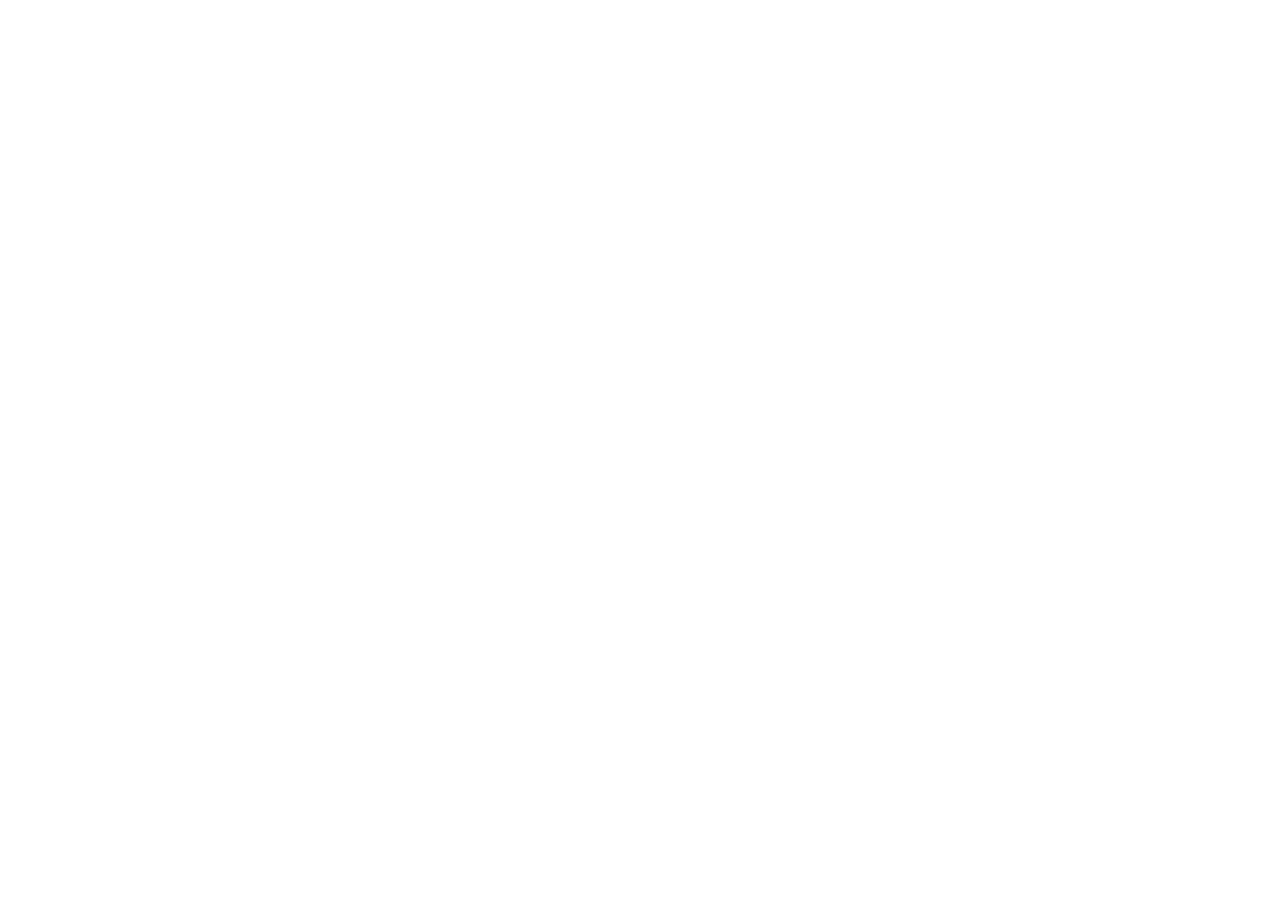
==== commit 28f3790f: "GitHub pages error" ====
--- a/index.html
+++ b/index.html
@@ -5,10 +5,20 @@
     <meta name="viewport" content="width=device-width, initial-scale=1.0" />
     <title>Ledger — Expense Tracker</title>
     <meta name="description" content="Track shared expenses and personal spending with ease" />
-    <link rel="icon" type="image/svg+xml" href="/favicon.svg" />
-    <script type="module" crossorigin src="/assets/index-ZlG1YioJ.js"></script>
-    <link rel="stylesheet" crossorigin href="/assets/index-DvTVItvh.css">
-  <link rel="manifest" href="/manifest.webmanifest"><script id="vite-plugin-pwa:register-sw" src="/registerSW.js"></script></head>
+    <link rel="icon" type="image/svg+xml" href="/expense-tracker/favicon.svg" />
+    <script>
+      // Handle GitHub Pages SPA redirect
+      (function() {
+        var redirect = sessionStorage.redirect;
+        delete sessionStorage.redirect;
+        if (redirect && redirect !== location.href) {
+          history.replaceState(null, null, redirect);
+        }
+      })();
+    </script>
+    <script type="module" crossorigin src="/expense-tracker/assets/index-ZlG1YioJ.js"></script>
+    <link rel="stylesheet" crossorigin href="/expense-tracker/assets/index-DvTVItvh.css">
+  <link rel="manifest" href="/expense-tracker/manifest.webmanifest"><script id="vite-plugin-pwa:register-sw" src="/expense-tracker/registerSW.js"></script></head>
   <body>
     <div id="root"></div>
   </body>
